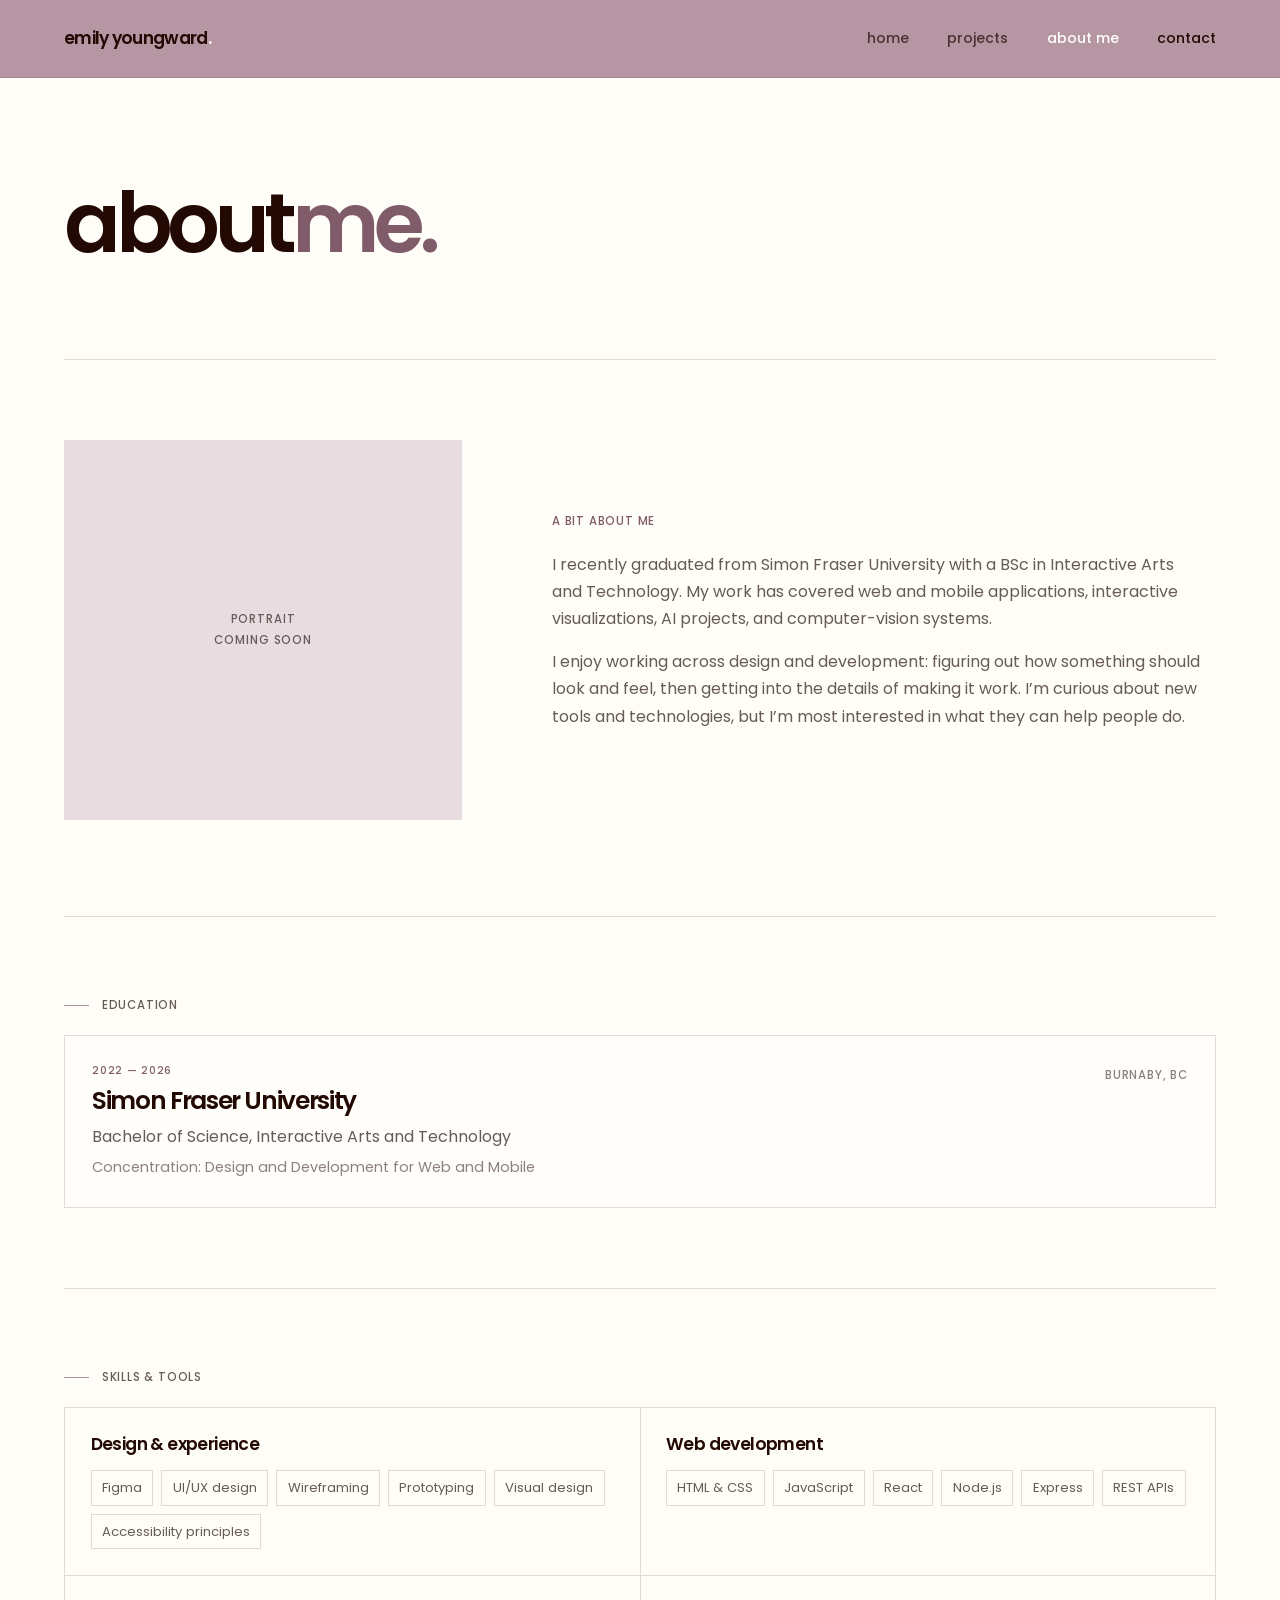
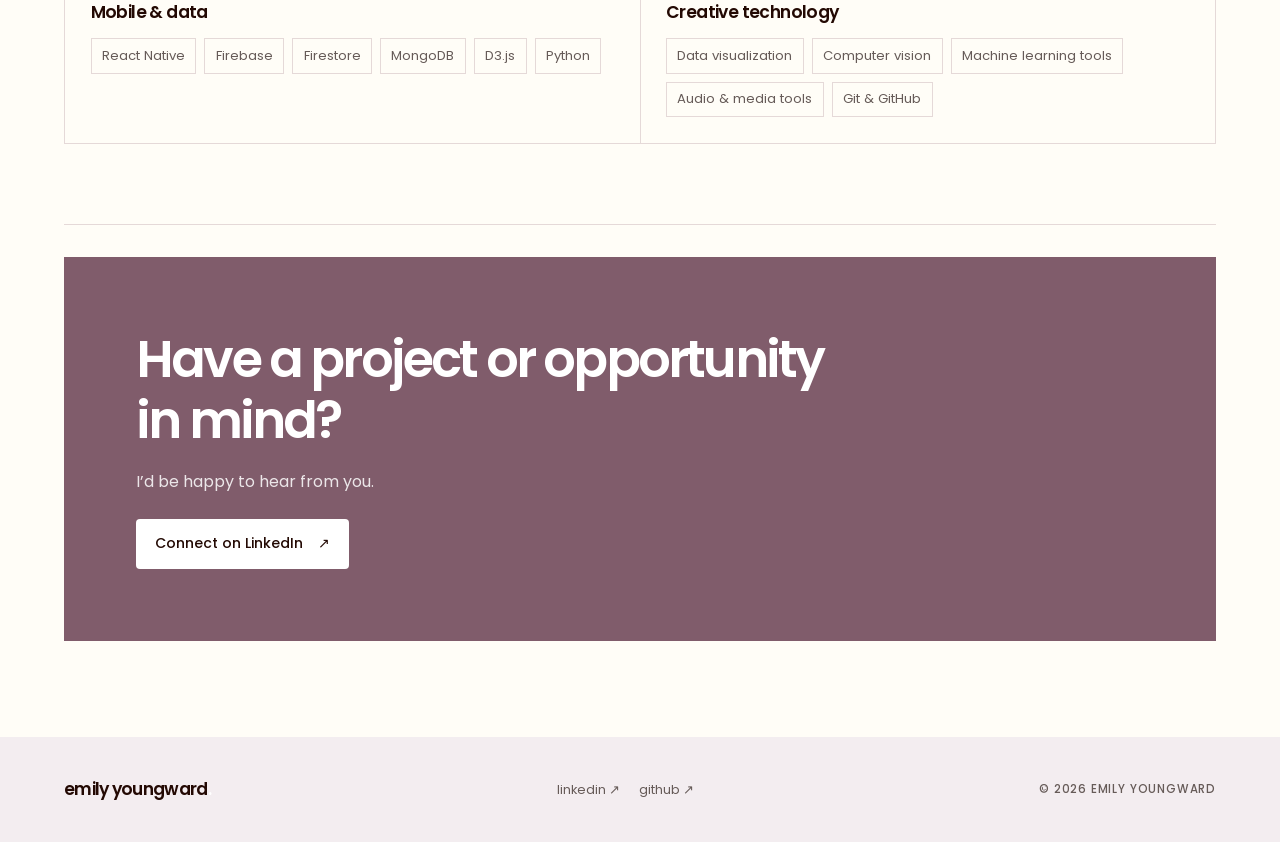
==== about.html @ 5379ad25 "layout improvements" ====
<!DOCTYPE html>
<html lang="en">
<head>
  <meta charset="UTF-8">
  <meta name="viewport" content="width=device-width, initial-scale=1.0">

  <title>About Me — Emily Youngward</title>

  <link rel="preconnect" href="https://fonts.googleapis.com">
  <link rel="preconnect" href="https://fonts.gstatic.com" crossorigin>
  <link href="https://fonts.googleapis.com/css2?family=Poppins:wght@400;500;600;700&display=swap" rel="stylesheet">

  <link rel="stylesheet" href="css/style.css">
  <script src="javascript/main.js" defer></script>
</head>

<body>
  <a class="skip-link" href="#main-content">Skip to content</a>

  <header class="site-header">
    <div class="header-inner">
      <a class="wordmark" href="index.html" aria-label="Emily Youngward home">
        emily youngward<span>.</span>
      </a>

      <button class="menu-toggle" type="button"
        aria-label="Open navigation"
        aria-expanded="false"
        aria-controls="primary-navigation">
        <span></span>
        <span></span>
      </button>

      <nav class="site-nav" id="primary-navigation" aria-label="Main navigation">
        <a class="nav-link" href="index.html">home</a>
        <a class="nav-link" href="work.html">projects</a>
        <a class="nav-link active" href="about.html" aria-current="page">about me</a>
        <a class="nav-contact" href="index.html#contact">contact</a>
      </nav>
    </div>
  </header>

  <main id="main-content">

      <section class="page-hero section-shell">

      <h1>about<span class="accent-text">me.</span></h1>


    </section>

    <section class="about-intro section-shell">
      <div class="about-photo-placeholder" role="img" aria-label="Portrait placeholder">
        <span>Portrait<br>coming soon</span>
      </div>

      <div class="about-intro-copy">
        <p class="eyebrow">A bit about me</p>

        <p>
          I recently graduated from Simon Fraser University with a BSc in
          Interactive Arts and Technology. My work has covered web and mobile
          applications, interactive visualizations, AI projects, and
          computer-vision systems.
        </p>

        <p>
          I enjoy working across design and development: figuring out how
          something should look and feel, then getting into the details of
          making it work. I’m curious about new tools and technologies, but
          I’m most interested in what they can help people do.
        </p>
      </div>
    </section>

    <section class="education-section section-shell">
      <div class="section-kicker">
        <span class="section-label">Education</span>
      </div>

      <div class="education-card">
        <div>
          <p class="project-type">2022 — 2026</p>
          <h2>Simon Fraser University</h2>
          <p class="education-degree">
            Bachelor of Science, Interactive Arts and Technology
          </p>
          <p class="education-detail">
            Concentration: Design and Development for Web and Mobile
          </p>
        </div>

        <span class="education-location">Burnaby, BC</span>
      </div>
    </section>

    <section class="skills-section section-shell">
      <div class="section-kicker">
        <span class="section-label">Skills & tools</span>
      </div>

      <div class="skills-grid">
        <article class="skill-group">
          <h3>Design & experience</h3>
          <ul>
            <li>Figma</li>
            <li>UI/UX design</li>
            <li>Wireframing</li>
            <li>Prototyping</li>
            <li>Visual design</li>
            <li>Accessibility principles</li>
          </ul>
        </article>

        <article class="skill-group">
          <h3>Web development</h3>
          <ul>
            <li>HTML & CSS</li>
            <li>JavaScript</li>
            <li>React</li>
            <li>Node.js</li>
            <li>Express</li>
            <li>REST APIs</li>
          </ul>
        </article>

        <article class="skill-group">
          <h3>Mobile & data</h3>
          <ul>
            <li>React Native</li>
            <li>Firebase</li>
            <li>Firestore</li>
            <li>MongoDB</li>
            <li>D3.js</li>
            <li>Python</li>
          </ul>
        </article>

        <article class="skill-group">
          <h3>Creative technology</h3>
          <ul>
            <li>Data visualization</li>
            <li>Computer vision</li>
            <li>Machine learning tools</li>
            <li>Audio & media tools</li>
            <li>Git & GitHub</li>
          </ul>
        </article>
      </div>
    </section>

 <section class="contact-section section-shell" id="contact">
      <div class="contact-panel">
        <h2>Have a project or opportunity in mind?</h2>
        <p>I’d be happy to hear from you.</p>
        <a class="button button-light"
           href="https://www.linkedin.com/in/emily-youngward-a0785a405"
           target="_blank"
           rel="noopener noreferrer">
          Connect on LinkedIn <span aria-hidden="true">↗</span>
        </a>
      </div>
    </section>
  </main>

  <footer class="site-footer">
    <div class="footer-inner">
      <a class="footer-wordmark" href="index.html">
        emily youngward<span>.</span>
      </a>

      <div class="footer-links">
        <a href="https://www.linkedin.com/in/emily-youngward-a0785a405"
           target="_blank" rel="noopener noreferrer">linkedin ↗</a>
        <a href="https://github.com/eyoung-15"
           target="_blank" rel="noopener noreferrer">github ↗</a>
      </div>

      <span class="footer-year">© 2026 Emily Youngward</span>
    </div>
  </footer>
</body>
</html>
---- css/style.css ----
:root {
  --color-background: #FFFDF7;
  --color-paper: #FFFFFF;
  --color-paper-alt: #F3EDF0;
  --color-ink: #230903;
  --color-muted: #665B58;
  --color-muted-light: #8D8180;
  --color-accent: #B592A0;
  --color-accent-dark: #805C6B;
  --color-accent-light: #E9DCE1;
  --color-line: #E5D9D8;
  --color-white: #FFFFFF;

  --font-body: "Poppins", sans-serif;

  --content-width: 1180px;
  --page-gutter: clamp(1.25rem, 5vw, 5rem);
  --header-height: 78px;

  --transition: 220ms ease;
  --shadow-soft: 0 12px 35px rgba(35, 9, 3, 0.07);
}

* {
  box-sizing: border-box;
}

html {
  scroll-behavior: smooth;
  scroll-padding-top: calc(var(--header-height) + 1rem);
}

body {
  margin: 0;
  background: var(--color-background);
  color: var(--color-ink);
  font-family: var(--font-body);
  font-size: 1rem;
  line-height: 1.7;
  -webkit-font-smoothing: antialiased;
}

a {
  color: inherit;
  text-decoration: none;
}

button {
  color: inherit;
  font: inherit;
}

img {
  display: block;
  max-width: 100%;
}

::selection {
  color: var(--color-ink);
  background: var(--color-accent-light);
}

.skip-link {
  position: absolute;
  z-index: 1000;
  top: 0.75rem;
  left: 0.75rem;
  padding: 0.65rem 1rem;
  transform: translateY(-150%);
  border-radius: 4px;
  background: var(--color-ink);
  color: var(--color-white);
}

.skip-link:focus {
  transform: translateY(0);
}

.section-shell {
  width: min(100% - (var(--page-gutter) * 2), var(--content-width));
  margin-inline: auto;
}

/* Header */

.site-header {
  position: sticky;
  z-index: 100;
  top: 0;
  height: var(--header-height);
  border-bottom: 1px solid rgba(35, 9, 3, 0.08);
  background: rgba(181, 146, 160, 0.96);
  backdrop-filter: blur(10px);
}

.header-inner {
  display: flex;
  width: min(100% - (var(--page-gutter) * 2), var(--content-width));
  height: 100%;
  margin-inline: auto;
  align-items: center;
  justify-content: space-between;
}

.wordmark,
.footer-wordmark {
  font-size: 1.08rem;
  font-weight: 600;
  letter-spacing: -0.04em;
}

.wordmark span,
.footer-wordmark span {
  color: var(--color-white);
}

.site-nav {
  display: flex;
  align-items: center;
  gap: clamp(1.2rem, 3vw, 2.5rem);
}

.nav-link,
.nav-contact {
  font-size: 0.88rem;
  font-weight: 500;
  transition: color var(--transition);
}

.nav-link {
  color: rgba(35, 9, 3, 0.72);
}

.nav-link:hover,
.nav-link.active,
.nav-contact:hover {
  color: var(--color-white);
}

.nav-contact:hover {
  border-color: var(--color-white);
}

.menu-toggle {
  display: none;
}

/* Typography */

.eyebrow,
.section-kicker,
.project-type,
.project-placeholder-label,
.capability-number,
.education-location,
.footer-year {
  font-size: 0.72rem;
  font-weight: 500;
  letter-spacing: 0.07em;
  line-height: 1.5;
  text-transform: uppercase;
}

.eyebrow {
  margin: 0 0 1.25rem;
  color: var(--color-accent-dark);
}

.section-kicker {
  display: flex;
  align-items: center;
  gap: 0.8rem;
  margin-bottom: 1.3rem;
  color: var(--color-muted-light);
}

.section-kicker::before {
  display: block;
  width: 25px;
  height: 1px;
  background: var(--color-accent);
  content: "";
}

.section-label {
  color: var(--color-muted);
}

h1,
h2,
h3,
p {
  margin-top: 0;
}

h1,
h2,
h3 {
  color: var(--color-ink);
  font-weight: 600;
  line-height: 1.2;
}

h1 {
  font-size: clamp(2.8rem, 6.5vw, 5.6rem);
  letter-spacing: -0.065em;
}

h2 {
  font-size: clamp(1.9rem, 4vw, 3.2rem);
  letter-spacing: -0.055em;
}

h3 {
  font-size: 1.2rem;
  letter-spacing: -0.035em;
}

.accent-text,
.hero-heading-accent {
  color: var(--color-accent-dark);
}

.hero-heading-accent {
  display: block;
}

/* Buttons and links */

.button {
  display: inline-flex;
  min-height: 47px;
  align-items: center;
  justify-content: center;
  gap: 0.9rem;
  padding: 0.75rem 1.15rem;
  border: 1px solid transparent;
  border-radius: 4px;
  font-size: 0.88rem;
  font-weight: 500;
  transition:
    background var(--transition),
    border-color var(--transition),
    color var(--transition),
    transform var(--transition);
}

.button:hover {
  transform: translateY(-2px);
}

.button-primary {
  background: var(--color-accent-dark);
  color: var(--color-white);
}

.button-primary:hover {
  background: var(--color-ink);
}

.button-light {
  background: var(--color-paper);
  color: var(--color-ink);
}

.button-light:hover {
  background: var(--color-accent-light);
}

.text-link {
  display: inline-flex;
  align-items: center;
  gap: 0.55rem;
  color: var(--color-ink);
  font-size: 0.9rem;
  font-weight: 500;
  transition: color var(--transition);
}

.text-link:hover {
  color: var(--color-accent-dark);
}

/* Home hero */

.hero {
  display: grid;
  min-height: min(690px, calc(100svh - var(--header-height)));
  grid-template-columns: minmax(0, 1.15fr) minmax(260px, 0.85fr);
  align-items: center;
  gap: clamp(2rem, 6vw, 6rem);
  padding-block: 5rem 5.5rem;
}

.hero-copy {
  position: relative;
  z-index: 1;
}

.hero h1 {
  max-width: 750px;
  margin-bottom: 1.5rem;
}

.hero-description {
  max-width: 560px;
  margin-bottom: 1.8rem;
  color: var(--color-muted);
  font-size: 1.02rem;
  line-height: 1.8;
}

.hero-actions {
  display: flex;
  flex-wrap: wrap;
  align-items: center;
  gap: 1.35rem;
}

.hero-art {
  position: relative;
  display: grid;
  width: min(100%, 410px);
  aspect-ratio: 1;
  place-items: center;
  justify-self: end;
  border-radius: 50%;
  background: var(--color-accent-light);
}

.hero-art::before,
.hero-art::after {
  position: absolute;
  border: 1px solid rgba(128, 92, 107, 0.25);
  border-radius: 50%;
  content: "";
}

.hero-art::before {
  width: 82%;
  height: 82%;
}

.hero-art::after {
  width: 64%;
  height: 64%;
}

.hero-art-circle {
  position: absolute;
  width: 46%;
  height: 46%;
  border: 1px solid rgba(128, 92, 107, 0.4);
  border-radius: 50%;
  transform: rotate(-25deg) scaleX(1.5);
}

.hero-art-inner {
  position: relative;
  z-index: 1;
  display: grid;
  width: 45%;
  aspect-ratio: 1;
  place-items: center;
  border-radius: 50%;
  background: var(--color-accent);
  color: var(--color-ink);
}

.hero-art-inner span {
  font-size: clamp(3rem, 7vw, 5.5rem);
  font-weight: 600;
  letter-spacing: -0.12em;
  transform: translateX(-0.06em);
}

.hero-art-caption {
  position: absolute;
  z-index: 2;
  bottom: 12%;
  left: 50%;
  color: var(--color-muted);
  font-size: 0.65rem;
  font-weight: 500;
  letter-spacing: 0.08em;
  text-transform: uppercase;
  white-space: nowrap;
  transform: translateX(-50%);
}

/* Introduction */

.intro-section {
  display: grid;
  grid-template-columns: 0.7fr 1.3fr;
  gap: 3rem;
  padding-block: 5rem 6rem;
  border-top: 1px solid var(--color-line);
}

.intro-content h2 {
  max-width: 800px;
  margin-bottom: 1.3rem;
}

.intro-content p {
  max-width: 680px;
  margin-bottom: 0;
  color: var(--color-muted);
  font-size: 1rem;
}

/* Featured projects */

.featured-work {
  padding-block: 5rem 6.5rem;
  border-top: 1px solid var(--color-line);
}

.section-heading {
  display: flex;
  align-items: end;
  justify-content: space-between;
  gap: 2rem;
  margin-bottom: 2.3rem;
}

.section-heading h2 {
  max-width: 700px;
  margin-bottom: 0;
}

.section-heading-link {
  flex: 0 0 auto;
  margin-bottom: 0.35rem;
}

.project-grid {
  display: grid;
  grid-template-columns: repeat(2, minmax(0, 1fr));
  gap: 2.4rem 1.5rem;
}

.project-card-large {
  grid-column: 1 / -1;
}

.project-visual {
  position: relative;
  display: flex;
  min-height: 270px;
  align-items: center;
  justify-content: center;
  overflow: hidden;
  isolation: isolate;
  transition: filter var(--transition);
}

.project-card-large .project-visual {
  min-height: clamp(320px, 40vw, 470px);
}

.project-visual:hover {
  filter: saturate(1.08);
}

.project-visual-mauve {
  background: #DCCBD1;
}

.project-visual-cream {
  background: #F0E8DF;
}

.project-visual-rose {
  background: #E8D9DE;
}

.project-placeholder-label {
  position: absolute;
  right: 1rem;
  bottom: 1rem;
  z-index: 3;
  color: rgba(35, 9, 3, 0.62);
  font-size: 0.62rem;
}

.placeholder-window,
.placeholder-browser {
  position: relative;
  display: block;
  width: 57%;
  min-height: 185px;
  overflow: hidden;
  border: 1px solid rgba(35, 9, 3, 0.14);
  border-radius: 5px;
  background: rgba(255, 253, 247, 0.8);
  box-shadow: var(--shadow-soft);
  transform: rotate(-3deg);
}

.placeholder-window-large {
  width: 65%;
  min-height: 250px;
}

.placeholder-window-bar {
  display: block;
  height: 22px;
  border-bottom: 1px solid rgba(35, 9, 3, 0.1);
  background: rgba(181, 146, 160, 0.35);
}

.placeholder-window-line {
  display: block;
  width: 62%;
  height: 7px;
  margin: 22px 0 0 10%;
  border-radius: 5px;
  background: rgba(128, 92, 107, 0.3);
}

.placeholder-window-line.short {
  width: 38%;
  margin-top: 10px;
}

.placeholder-window-block {
  display: block;
  width: 80%;
  height: 85px;
  margin: 22px auto 0;
  border-radius: 3px;
  background: rgba(181, 146, 160, 0.35);
}

.placeholder-browser {
  width: 70%;
  min-height: 190px;
  transform: rotate(2deg);
}

.placeholder-browser-content {
  display: grid;
  min-height: 168px;
  grid-template-columns: 0.32fr 0.68fr;
  gap: 9px;
  padding: 12px;
}

.placeholder-browser-sidebar {
  background: rgba(181, 146, 160, 0.4);
}

.placeholder-browser-main {
  background: rgba(128, 92, 107, 0.13);
}

.placeholder-art {
  position: relative;
  width: 65%;
  height: 190px;
}

.placeholder-art-circle {
  position: absolute;
  top: 5%;
  left: 15%;
  width: 150px;
  height: 150px;
  border-radius: 50%;
  background: rgba(181, 146, 160, 0.75);
}

.placeholder-art-square {
  position: absolute;
  top: 28%;
  right: 12%;
  width: 105px;
  height: 105px;
  border: 1px solid rgba(35, 9, 3, 0.25);
  background: rgba(255, 253, 247, 0.55);
  transform: rotate(12deg);
}

.placeholder-art-line {
  position: absolute;
  bottom: 7%;
  left: 2%;
  width: 85%;
  height: 1px;
  background: rgba(35, 9, 3, 0.3);
  transform: rotate(-12deg);
}

.project-info {
  display: flex;
  align-items: flex-start;
  justify-content: space-between;
  gap: 1rem;
  padding-top: 1.15rem;
}

.project-type {
  margin-bottom: 0.45rem;
  color: var(--color-accent-dark);
  font-size: 0.65rem;
}

.project-info h3 {
  margin-bottom: 0.4rem;
}

.project-summary {
  max-width: 540px;
  margin-bottom: 0;
  color: var(--color-muted);
  font-size: 0.92rem;
}

.project-arrow {
  color: var(--color-accent-dark);
  font-size: 1.25rem;
}

/* Capabilities */

.capabilities-section {
  padding-block: 5rem 6rem;
  border-top: 1px solid var(--color-line);
}

.capabilities-layout {
  display: grid;
  grid-template-columns: 0.85fr 1.15fr;
  gap: clamp(2rem, 8vw, 8rem);
}

.capabilities-layout h2 {
  margin-bottom: 0;
}

.capability-list {
  border-top: 1px solid var(--color-line);
}

.capability {
  display: grid;
  grid-template-columns: 40px 1fr;
  gap: 1rem;
  padding: 1.4rem 0;
  border-bottom: 1px solid var(--color-line);
}

.capability-number {
  padding-top: 0.25rem;
  color: var(--color-accent-dark);
}

.capability h3 {
  margin-bottom: 0.4rem;
  font-size: 1.08rem;
}

.capability p {
  max-width: 500px;
  margin-bottom: 0;
  color: var(--color-muted);
  font-size: 0.92rem;
}

/* Contact */

.contact-section,
.about-contact {
  padding-block: 2rem 6rem;
}

.contact-panel {
  padding: clamp(2rem, 6vw, 4.5rem);
  background: var(--color-accent-dark);
  color: var(--color-white);
}

.contact-panel .eyebrow,
.contact-panel h2,
.contact-panel p {
  color: var(--color-white);
}

.contact-panel .eyebrow {
  opacity: 0.85;
}

.contact-panel h2 {
  max-width: 700px;
  margin-bottom: 1rem;
}

.contact-panel p:not(.eyebrow) {
  margin-bottom: 1.5rem;
  opacity: 0.85;
}

/* Page headings */

.page-hero {
  padding-block: 6rem 4rem;
  border-bottom: 1px solid var(--color-line);
}

.page-hero h1 {
  max-width: 1000px;
  margin-bottom: 1.3rem;
}

.page-hero-description {
  max-width: 680px;
  margin-bottom: 0;
  color: var(--color-muted);
  font-size: 1rem;
}

.about-page-hero {
  padding-bottom: 3.8rem;
}

/* Work page */

.work-list {
  padding-block: 1rem 5rem;
}

.case-study {
  display: grid;
  grid-template-columns: minmax(0, 1.05fr) minmax(0, 0.95fr);
  gap: clamp(2rem, 6vw, 5rem);
  align-items: center;
  padding-block: 3.5rem;
  border-bottom: 1px solid var(--color-line);
}

.case-study:nth-child(even) .case-study-visual {
  order: 2;
}

.case-study-visual {
  position: relative;
  display: grid;
  min-height: 350px;
  place-items: center;
  overflow: hidden;
}

.case-study-content h2 {
  margin-bottom: 1rem;
  font-size: clamp(1.9rem, 3.5vw, 2.8rem);
}

.case-study-content > p {
  color: var(--color-muted);
}

.case-study-heading .project-type {
  margin-bottom: 0.65rem;
}

.tag-list {
  display: flex;
  flex-wrap: wrap;
  gap: 0.5rem;
  margin-block: 1.2rem;
}

.tag-list span {
  padding: 0.35rem 0.65rem;
  border: 1px solid var(--color-line);
  border-radius: 3px;
  color: var(--color-muted);
  font-size: 0.72rem;
}

.case-study-note {
  margin-bottom: 0;
  color: var(--color-accent-dark) !important;
  font-size: 0.85rem;
}

/* About page */

.about-intro {
  display: grid;
  grid-template-columns: minmax(250px, 0.75fr) minmax(0, 1.25fr);
  align-items: center;
  gap: clamp(2rem, 7vw, 6rem);
  padding-block: 5rem 6rem;
  border-bottom: 1px solid var(--color-line);
}

.about-photo-placeholder {
  display: grid;
  min-height: 380px;
  place-items: center;
  background: var(--color-accent-light);
  color: var(--color-muted);
  text-align: center;
  font-size: 0.72rem;
  font-weight: 500;
  letter-spacing: 0.08em;
  line-height: 1.8;
  text-transform: uppercase;
}

.about-intro-copy p:not(.eyebrow) {
  max-width: 650px;
  color: var(--color-muted);
}

.education-section,
.skills-section {
  padding-block: 5rem;
  border-bottom: 1px solid var(--color-line);
}

.education-card {
  display: flex;
  align-items: flex-start;
  justify-content: space-between;
  gap: 2rem;
  padding: 1.7rem;
  border: 1px solid var(--color-line);
  background: rgba(255, 255, 255, 0.55);
}

.education-card h2 {
  margin-bottom: 0.45rem;
  font-size: 1.55rem;
}

.education-degree {
  margin-bottom: 0.35rem;
  color: var(--color-muted);
}

.education-detail {
  margin-bottom: 0;
  color: var(--color-muted-light);
  font-size: 0.9rem;
}

.education-location {
  flex: 0 0 auto;
  padding-top: 0.25rem;
  color: var(--color-muted-light);
}

.skills-grid {
  display: grid;
  grid-template-columns: repeat(2, minmax(0, 1fr));
  gap: 1px;
  border: 1px solid var(--color-line);
  background: var(--color-line);
}

.skill-group {
  padding: 1.6rem;
  background: var(--color-background);
}

.skill-group h3 {
  margin-bottom: 1rem;
  font-size: 1.08rem;
}

.skill-group ul {
  display: flex;
  flex-wrap: wrap;
  gap: 0.5rem;
  margin: 0;
  padding: 0;
  list-style: none;
}

.skill-group li {
  padding: 0.35rem 0.65rem;
  border: 1px solid var(--color-line);
  color: var(--color-muted);
  font-size: 0.82rem;
}

/* Footer */

.site-footer {
  background: var(--color-paper-alt);
}

.footer-inner {
  display: flex;
  width: min(100% - (var(--page-gutter) * 2), var(--content-width));
  min-height: 105px;
  align-items: center;
  justify-content: space-between;
  gap: 2rem;
  margin-inline: auto;
}

.footer-links {
  display: flex;
  gap: 1.2rem;
}

.footer-links a,
.footer-year {
  color: var(--color-muted);
  font-size: 0.8rem;
}

.footer-links a:hover {
  color: var(--color-accent-dark);
}

.footer-year {
  font-size: 0.72rem;
}

/* Subtle reveal animation */

.reveal {
  opacity: 0;
  transform: translateY(12px);
  transition:
    opacity 450ms ease,
    transform 450ms ease;
}

.reveal.visible {
  opacity: 1;
  transform: translateY(0);
}

/* Responsive */

@media (max-width: 850px) {
  :root {
    --header-height: 72px;
  }

  .hero {
    min-height: auto;
    grid-template-columns: 1fr 0.7fr;
    gap: 2rem;
    padding-block: 4.5rem;
  }

  .hero-art {
    width: 100%;
  }

  .intro-section {
    grid-template-columns: 1fr;
    gap: 1rem;
  }

  .capabilities-layout {
    grid-template-columns: 1fr;
    gap: 2rem;
  }

  .case-study {
    grid-template-columns: 1fr;
    gap: 1.8rem;
  }

  .case-study:nth-child(even) .case-study-visual {
    order: initial;
  }

  .case-study-visual {
    min-height: 320px;
  }

  .footer-inner {
    flex-wrap: wrap;
    justify-content: space-between;
    padding-block: 1.5rem;
  }
}

@media (max-width: 640px) {
  .menu-toggle {
    display: flex;
    width: 42px;
    height: 42px;
    flex-direction: column;
    align-items: center;
    justify-content: center;
    gap: 6px;
    border: 1px solid rgba(35, 9, 3, 0.35);
    border-radius: 4px;
    background: transparent;
    cursor: pointer;
  }

  .menu-toggle span {
    display: block;
    width: 17px;
    height: 1px;
    background: var(--color-ink);
    transition: transform var(--transition);
  }

  .menu-toggle[aria-expanded="true"] span:first-child {
    transform: translateY(3.5px) rotate(45deg);
  }

  .menu-toggle[aria-expanded="true"] span:last-child {
    transform: translateY(-3.5px) rotate(-45deg);
  }

  .site-nav {
    position: absolute;
    top: var(--header-height);
    right: 0;
    left: 0;
    display: none;
    align-items: stretch;
    gap: 0;
    padding: 0.75rem var(--page-gutter) 1.25rem;
    border-bottom: 1px solid var(--color-line);
    background: var(--color-background);
  }

  .site-nav.open {
    display: flex;
    flex-direction: column;
  }

  .nav-link,
  .nav-contact {
    padding: 0.85rem 0;
  }

  .nav-contact {
    align-self: flex-start;
    margin-top: 0.5rem;
    padding: 0.6rem 0.9rem;
  }

  .hero {
    grid-template-columns: 1fr;
    gap: 2.5rem;
    padding-block: 4rem;
  }

  .hero h1 {
    font-size: clamp(2.8rem, 13vw, 4.5rem);
  }

  .hero-art {
    width: min(78%, 320px);
    justify-self: center;
  }

  .hero-art-inner span {
    font-size: 4rem;
  }

  .intro-section,
  .featured-work,
  .capabilities-section {
    padding-block: 4rem;
  }

  .section-heading {
    display: block;
  }

  .section-heading-link {
    margin-top: 1.2rem;
  }

  .project-grid {
    grid-template-columns: 1fr;
    gap: 2rem;
  }

  .project-card-large {
    grid-column: auto;
  }

  .project-visual,
  .project-card-large .project-visual {
    min-height: 280px;
  }

  .page-hero {
    padding-block: 4rem 3rem;
  }

  .page-hero h1 {
    font-size: clamp(2.7rem, 12vw, 4rem);
  }

  .about-intro {
    grid-template-columns: 1fr;
    padding-block: 3.5rem;
  }

  .about-photo-placeholder {
    min-height: 290px;
  }

  .education-card {
    flex-direction: column;
    gap: 1rem;
    padding: 1.25rem;
  }

  .skills-grid {
    grid-template-columns: 1fr;
  }

  .skill-group {
    padding: 1.3rem;
  }

  .work-contact-inner {
    align-items: flex-start;
    flex-direction: column;
  }

  .contact-section,
  .about-contact {
    padding-bottom: 4rem;
  }

  .contact-panel {
    padding: 2rem 1.4rem;
  }

  .footer-inner {
    display: grid;
    grid-template-columns: 1fr auto;
    gap: 1rem;
  }

  .footer-links {
    grid-column: 1 / -1;
    grid-row: 2;
  }

  .footer-year {
    justify-self: end;
  }
}

@media (prefers-reduced-motion: reduce) {
  html {
    scroll-behavior: auto;
  }

  *,
  *::before,
  *::after {
    animation-duration: 0.01ms !important;
    animation-iteration-count: 1 !important;
    transition-duration: 0.01ms !important;
  }

  .reveal {
    opacity: 1;
    transform: none;
  }
}
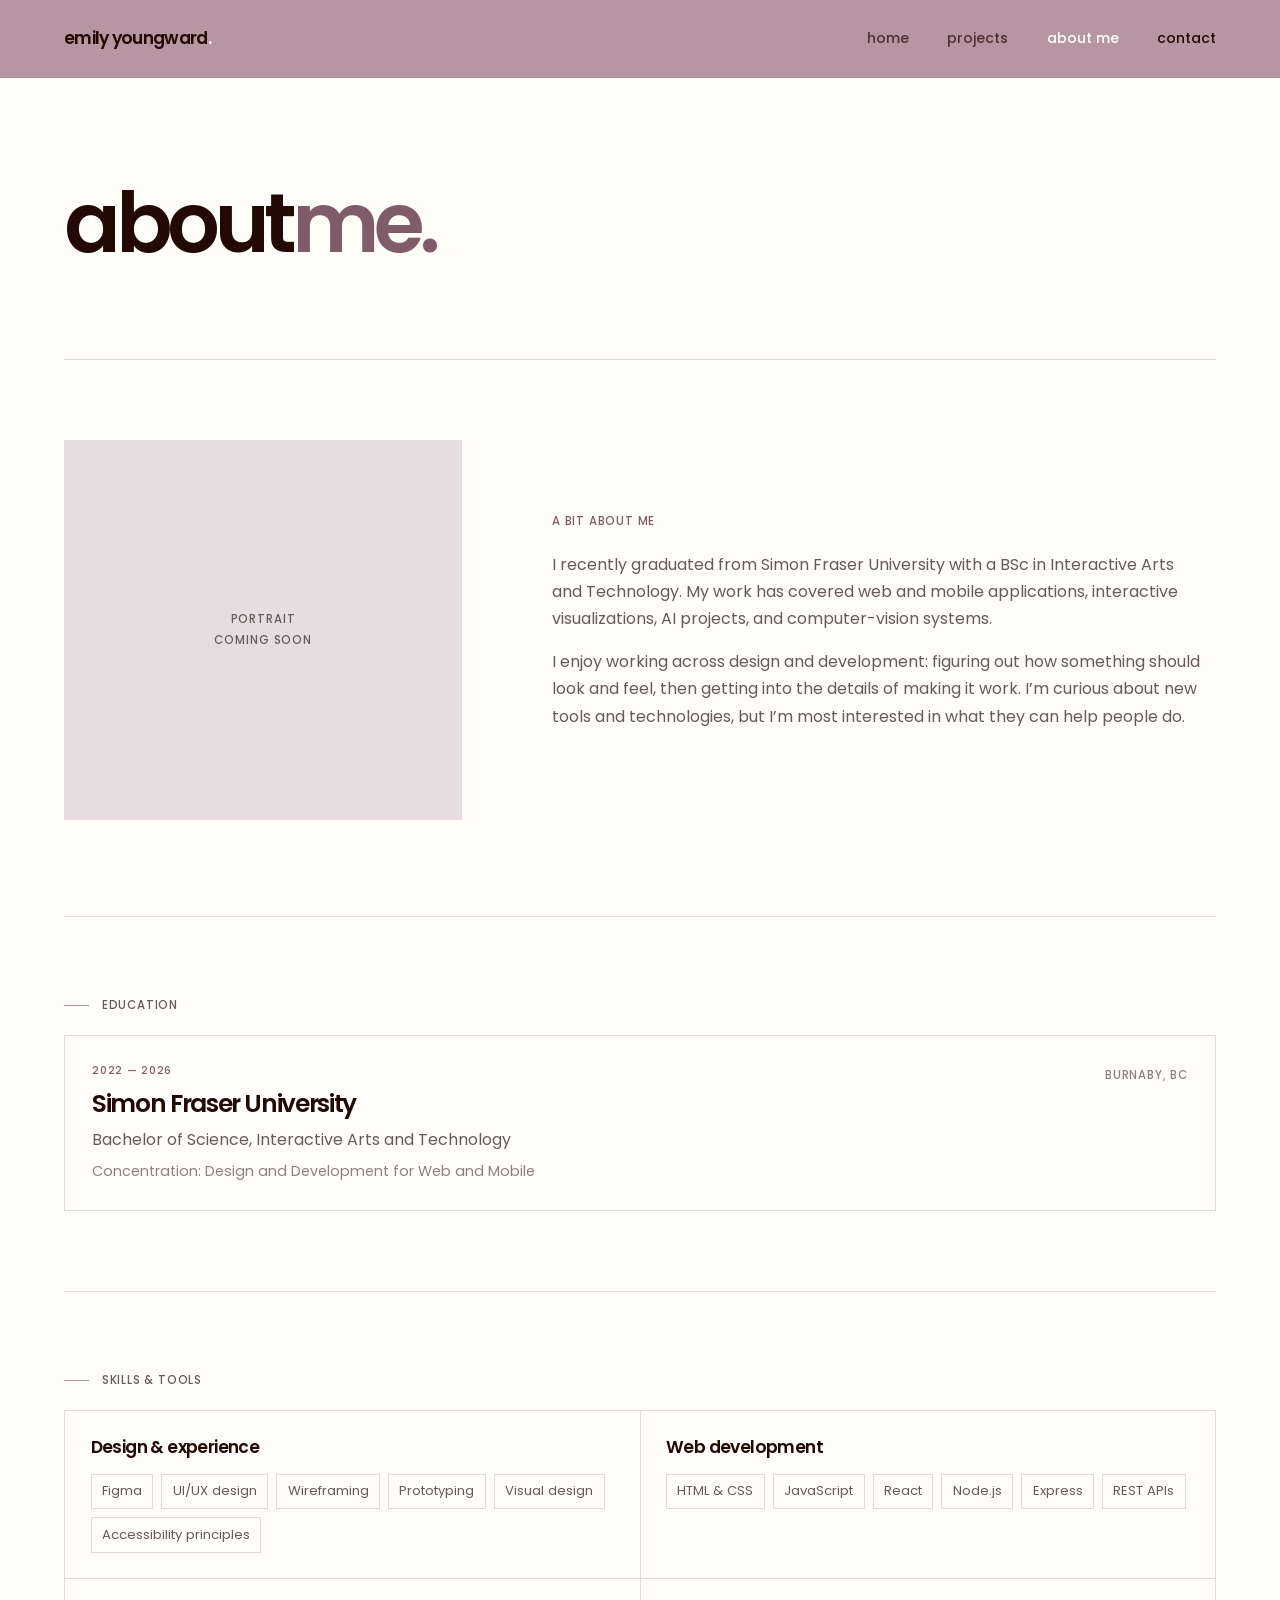
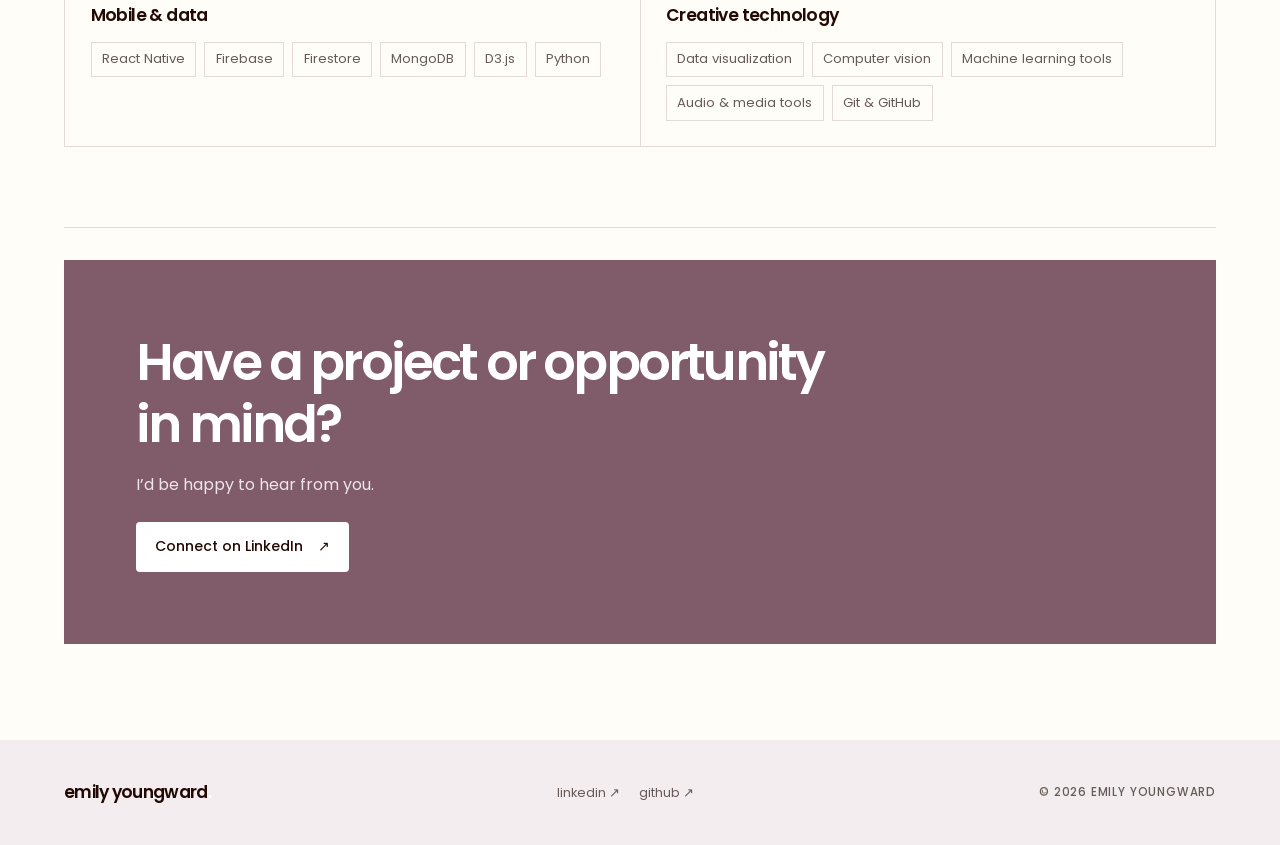
==== commit 65734936: "quick edits" ====
--- a/about.html
+++ b/about.html
@@ -1,28 +1,37 @@
 <!DOCTYPE html>
 <html lang="en">
 <head>
+  <!-- Sets the character encoding and responsive viewport. -->
   <meta charset="UTF-8">
   <meta name="viewport" content="width=device-width, initial-scale=1.0">
 
+  <!-- Browser tab title. -->
   <title>About Me — Emily Youngward</title>
 
+  <!-- Loads the Poppins font used throughout the portfolio. -->
   <link rel="preconnect" href="https://fonts.googleapis.com">
   <link rel="preconnect" href="https://fonts.gstatic.com" crossorigin>
   <link href="https://fonts.googleapis.com/css2?family=Poppins:wght@400;500;600;700&display=swap" rel="stylesheet">
 
+  <!-- Shared CSS and JavaScript files. -->
   <link rel="stylesheet" href="css/style.css">
   <script src="javascript/main.js" defer></script>
 </head>
 
 <body>
+  <!-- Keyboard-accessible shortcut to the main content. -->
   <a class="skip-link" href="#main-content">Skip to content</a>
 
+  <!-- Shared website header. -->
   <header class="site-header">
     <div class="header-inner">
+
+      <!-- Wordmark links to the home page. -->
       <a class="wordmark" href="index.html" aria-label="Emily Youngward home">
         emily youngward<span>.</span>
       </a>
 
+      <!-- Button used to open and close mobile navigation. -->
       <button class="menu-toggle" type="button"
         aria-label="Open navigation"
         aria-expanded="false"
@@ -31,6 +40,7 @@
         <span></span>
       </button>
 
+      <!-- Main navigation with the About page marked as active. -->
       <nav class="site-nav" id="primary-navigation" aria-label="Main navigation">
         <a class="nav-link" href="index.html">home</a>
         <a class="nav-link" href="work.html">projects</a>
@@ -42,18 +52,20 @@
 
   <main id="main-content">
 
-      <section class="page-hero section-shell">
-
+    <!-- Page title. -->
+    <section class="page-hero section-shell">
       <h1>about<span class="accent-text">me.</span></h1>
-
-
-    </section>
-
+    </section>
+
+    <!-- Biography section with a portrait placeholder and introduction. -->
     <section class="about-intro section-shell">
+
+      <!-- Temporary portrait area. role and aria-label provide accessible text. -->
       <div class="about-photo-placeholder" role="img" aria-label="Portrait placeholder">
         <span>Portrait<br>coming soon</span>
       </div>
 
+      <!-- Biography text. -->
       <div class="about-intro-copy">
         <p class="eyebrow">A bit about me</p>
 
@@ -73,6 +85,7 @@
       </div>
     </section>
 
+    <!-- Education information. -->
     <section class="education-section section-shell">
       <div class="section-kicker">
         <span class="section-label">Education</span>
@@ -94,12 +107,15 @@
       </div>
     </section>
 
+    <!-- Skills are grouped by area to make the information easier to scan. -->
     <section class="skills-section section-shell">
       <div class="section-kicker">
         <span class="section-label">Skills & tools</span>
       </div>
 
       <div class="skills-grid">
+
+        <!-- Design and user experience skills. -->
         <article class="skill-group">
           <h3>Design & experience</h3>
           <ul>
@@ -112,6 +128,7 @@
           </ul>
         </article>
 
+        <!-- Front-end and back-end web development skills. -->
         <article class="skill-group">
           <h3>Web development</h3>
           <ul>
@@ -124,6 +141,7 @@
           </ul>
         </article>
 
+        <!-- Mobile development, databases, and programming languages. -->
         <article class="skill-group">
           <h3>Mobile & data</h3>
           <ul>
@@ -136,6 +154,7 @@
           </ul>
         </article>
 
+        <!-- Creative and technical tools. -->
         <article class="skill-group">
           <h3>Creative technology</h3>
           <ul>
@@ -149,10 +168,12 @@
       </div>
     </section>
 
- <section class="contact-section section-shell" id="contact">
+    <!-- Contact panel. Links to the LinkedIn profile in a new tab. -->
+    <section class="contact-section section-shell" id="contact">
       <div class="contact-panel">
         <h2>Have a project or opportunity in mind?</h2>
         <p>I’d be happy to hear from you.</p>
+
         <a class="button button-light"
            href="https://www.linkedin.com/in/emily-youngward-a0785a405"
            target="_blank"
@@ -163,6 +184,7 @@
     </section>
   </main>
 
+  <!-- Shared footer. -->
   <footer class="site-footer">
     <div class="footer-inner">
       <a class="footer-wordmark" href="index.html">
--- a/css/style.css
+++ b/css/style.css
@@ -1,3 +1,27 @@
+/*
+  Emily Youngward - Portfolio Stylesheet
+
+  This stylesheet controls the appearance and layout of all three
+  portfolio pages: Home, Projects, and About.
+
+  The styles are organized into sections for easier maintenance.
+  Shared styles are defined first, followed by page-specific styles
+  and responsive adjustments.
+*/
+
+
+
+
+/* 
+   1. CSS VARIABLES
+
+   CSS custom properties store reusable values.
+
+   Using variables for colours, fonts, spacing, and transitions
+   makes it easier to maintain a consistent design across pages.
+
+   Variables are accessed using var(--variable-name).
+*/
 :root {
   --color-background: #FFFDF7;
   --color-paper: #FFFFFF;
@@ -21,6 +45,16 @@
   --shadow-soft: 0 12px 35px rgba(35, 9, 3, 0.07);
 }
 
+
+
+/* 
+   2. GLOBAL STYLES
+
+   These rules establish the default appearance of HTML elements.
+
+   The universal selector applies box-sizing to every element,
+   making width and height calculations more predictable.
+*/
 * {
   box-sizing: border-box;
 }
@@ -76,13 +110,33 @@
   transform: translateY(0);
 }
 
+
+/*
+  Shared content container.
+
+  The min() function prevents the container from exceeding
+  the maximum content width while maintaining responsive
+  spacing on smaller screens.
+
+  margin-inline: auto centres the container horizontally.
+*/
 .section-shell {
   width: min(100% - (var(--page-gutter) * 2), var(--content-width));
   margin-inline: auto;
 }
 
-/* Header */
-
+
+
+/*
+   3. HEADER AND NAVIGATION
+
+   The header is shared across all pages.
+
+   position: sticky keeps it at the top of the viewport
+   while scrolling, without removing it from the document flow.
+
+   z-index ensures the header appears above page content.
+*/
 .site-header {
   position: sticky;
   z-index: 100;
@@ -114,6 +168,14 @@
   color: var(--color-white);
 }
 
+
+/*
+  Desktop navigation uses Flexbox to arrange the links horizontally.
+
+  The gap property controls the spacing between navigation items.
+  clamp() allows the spacing to adjust between a minimum and maximum
+  value depending on the viewport width.
+*/
 .site-nav {
   display: flex;
   align-items: center;
@@ -145,8 +207,19 @@
   display: none;
 }
 
-/* Typography */
-
+
+
+
+/*
+   4. TYPOGRAPHY
+
+   Shared text styles establish the visual hierarchy.
+
+   clamp() creates fluid font sizes that adjust with viewport width
+   while respecting minimum and maximum sizes.
+
+   Letter-spacing is used to adjust the spacing between characters.
+*/
 .eyebrow,
 .section-kicker,
 .project-type,
@@ -216,17 +289,22 @@
   letter-spacing: -0.035em;
 }
 
-.accent-text,
-.hero-heading-accent {
+.accent-text {
   color: var(--color-accent-dark);
 }
 
-.hero-heading-accent {
-  display: block;
-}
-
-/* Buttons and links */
-
+
+
+/* 
+   5. BUTTONS AND LINKS
+
+   These styles are reused across the website.
+
+   Inline-flex allows button text and decorative arrows to sit
+   together while supporting alignment and spacing.
+
+   Transitions create subtle hover effects.
+*/
 .button {
   display: inline-flex;
   min-height: 47px;
@@ -282,24 +360,9 @@
 }
 
 /* Home hero */
-
-.hero {
-  display: grid;
-  min-height: min(690px, calc(100svh - var(--header-height)));
-  grid-template-columns: minmax(0, 1.15fr) minmax(260px, 0.85fr);
-  align-items: center;
-  gap: clamp(2rem, 6vw, 6rem);
-  padding-block: 5rem 5.5rem;
-}
-
 .hero-copy {
   position: relative;
   z-index: 1;
-}
-
-.hero h1 {
-  max-width: 750px;
-  margin-bottom: 1.5rem;
 }
 
 .hero-description {
@@ -317,87 +380,7 @@
   gap: 1.35rem;
 }
 
-.hero-art {
-  position: relative;
-  display: grid;
-  width: min(100%, 410px);
-  aspect-ratio: 1;
-  place-items: center;
-  justify-self: end;
-  border-radius: 50%;
-  background: var(--color-accent-light);
-}
-
-.hero-art::before,
-.hero-art::after {
-  position: absolute;
-  border: 1px solid rgba(128, 92, 107, 0.25);
-  border-radius: 50%;
-  content: "";
-}
-
-.hero-art::before {
-  width: 82%;
-  height: 82%;
-}
-
-.hero-art::after {
-  width: 64%;
-  height: 64%;
-}
-
-.hero-art-circle {
-  position: absolute;
-  width: 46%;
-  height: 46%;
-  border: 1px solid rgba(128, 92, 107, 0.4);
-  border-radius: 50%;
-  transform: rotate(-25deg) scaleX(1.5);
-}
-
-.hero-art-inner {
-  position: relative;
-  z-index: 1;
-  display: grid;
-  width: 45%;
-  aspect-ratio: 1;
-  place-items: center;
-  border-radius: 50%;
-  background: var(--color-accent);
-  color: var(--color-ink);
-}
-
-.hero-art-inner span {
-  font-size: clamp(3rem, 7vw, 5.5rem);
-  font-weight: 600;
-  letter-spacing: -0.12em;
-  transform: translateX(-0.06em);
-}
-
-.hero-art-caption {
-  position: absolute;
-  z-index: 2;
-  bottom: 12%;
-  left: 50%;
-  color: var(--color-muted);
-  font-size: 0.65rem;
-  font-weight: 500;
-  letter-spacing: 0.08em;
-  text-transform: uppercase;
-  white-space: nowrap;
-  transform: translateX(-50%);
-}
-
 /* Introduction */
-
-.intro-section {
-  display: grid;
-  grid-template-columns: 0.7fr 1.3fr;
-  gap: 3rem;
-  padding-block: 5rem 6rem;
-  border-top: 1px solid var(--color-line);
-}
-
 .intro-content h2 {
   max-width: 800px;
   margin-bottom: 1.3rem;
@@ -411,7 +394,6 @@
 }
 
 /* Featured projects */
-
 .featured-work {
   padding-block: 5rem 6.5rem;
   border-top: 1px solid var(--color-line);
@@ -625,6 +607,14 @@
 
 /* Capabilities */
 
+/*
+  The capabilities section uses CSS Grid to separate the heading
+  from the list of interests.
+
+  Grid columns control the relative width of each area.
+  The gap property creates space between the columns.
+*/
+
 .capabilities-section {
   padding-block: 5rem 6rem;
   border-top: 1px solid var(--color-line);
@@ -670,9 +660,7 @@
 }
 
 /* Contact */
-
-.contact-section,
-.about-contact {
+.contact-section{
   padding-block: 2rem 6rem;
 }
 
@@ -703,7 +691,6 @@
 }
 
 /* Page headings */
-
 .page-hero {
   padding-block: 6rem 4rem;
   border-bottom: 1px solid var(--color-line);
@@ -726,7 +713,6 @@
 }
 
 /* Work page */
-
 .work-list {
   padding-block: 1rem 5rem;
 }
@@ -740,6 +726,17 @@
   border-bottom: 1px solid var(--color-line);
 }
 
+
+
+/*
+  Alternating project layout.
+
+  nth-child(even) selects every second case study.
+  Changing the visual's order creates an alternating image/text
+  arrangement on wider screens.
+
+  The responsive stylesheet resets this order on smaller screens.
+*/
 .case-study:nth-child(even) .case-study-visual {
   order: 2;
 }
@@ -761,7 +758,7 @@
   color: var(--color-muted);
 }
 
-.case-study-heading .project-type {
+.project-type {
   margin-bottom: 0.65rem;
 }
 
@@ -787,7 +784,6 @@
 }
 
 /* About page */
-
 .about-intro {
   display: grid;
   grid-template-columns: minmax(250px, 0.75fr) minmax(0, 1.25fr);
@@ -889,7 +885,6 @@
 }
 
 /* Footer */
-
 .site-footer {
   background: var(--color-paper-alt);
 }
@@ -923,8 +918,19 @@
   font-size: 0.72rem;
 }
 
-/* Subtle reveal animation */
-
+
+
+/* 
+   SCROLL REVEAL ANIMATION
+
+
+  JavaScript adds the "reveal" class to selected elements
+  and adds "visible" when they enter the viewport.
+
+  Elements begin slightly transparent and shifted downward.
+
+   CSS transitions animate the change in opacity and position.
+*/
 .reveal {
   opacity: 0;
   transform: translateY(12px);
@@ -938,27 +944,25 @@
   transform: translateY(0);
 }
 
-/* Responsive */
-
+
+
+/* Responsiveness */
+
+
+
+/* 
+   RESPONSIVE LAYOUT — TABLET
+
+
+   These rules adjust the layout when the viewport is 850px
+   wide or narrower.
+
+   Grid layouts become simpler, spacing is reduced, and
+   elements are rearranged to fit smaller screens.
+*/
 @media (max-width: 850px) {
   :root {
     --header-height: 72px;
-  }
-
-  .hero {
-    min-height: auto;
-    grid-template-columns: 1fr 0.7fr;
-    gap: 2rem;
-    padding-block: 4.5rem;
-  }
-
-  .hero-art {
-    width: 100%;
-  }
-
-  .intro-section {
-    grid-template-columns: 1fr;
-    gap: 1rem;
   }
 
   .capabilities-layout {
@@ -986,6 +990,15 @@
   }
 }
 
+/* 
+   RESPONSIVE LAYOUT — MOBILE
+
+   These rules apply at 640px and below.
+
+   The desktop navigation is replaced with a collapsible menu.
+   Multi-column layouts become single-column layouts.
+   Spacing and typography are adjusted for smaller screens.
+*/
 @media (max-width: 640px) {
   .menu-toggle {
     display: flex;
@@ -1040,32 +1053,6 @@
     padding: 0.85rem 0;
   }
 
-  .nav-contact {
-    align-self: flex-start;
-    margin-top: 0.5rem;
-    padding: 0.6rem 0.9rem;
-  }
-
-  .hero {
-    grid-template-columns: 1fr;
-    gap: 2.5rem;
-    padding-block: 4rem;
-  }
-
-  .hero h1 {
-    font-size: clamp(2.8rem, 13vw, 4.5rem);
-  }
-
-  .hero-art {
-    width: min(78%, 320px);
-    justify-self: center;
-  }
-
-  .hero-art-inner span {
-    font-size: 4rem;
-  }
-
-  .intro-section,
   .featured-work,
   .capabilities-section {
     padding-block: 4rem;
@@ -1124,13 +1111,7 @@
     padding: 1.3rem;
   }
 
-  .work-contact-inner {
-    align-items: flex-start;
-    flex-direction: column;
-  }
-
-  .contact-section,
-  .about-contact {
+  .contact-section{
     padding-bottom: 4rem;
   }
 
@@ -1153,6 +1134,17 @@
     justify-self: end;
   }
 }
+
+/* 
+   ACCESSIBILITY — REDUCED MOTION
+
+   Some visitors prefer fewer animations because of motion
+   sensitivity or accessibility needs.
+
+   This media query respects the operating system's
+   prefers-reduced-motion setting by minimizing transitions
+   and disabling smooth scrolling.
+*/
 
 @media (prefers-reduced-motion: reduce) {
   html {
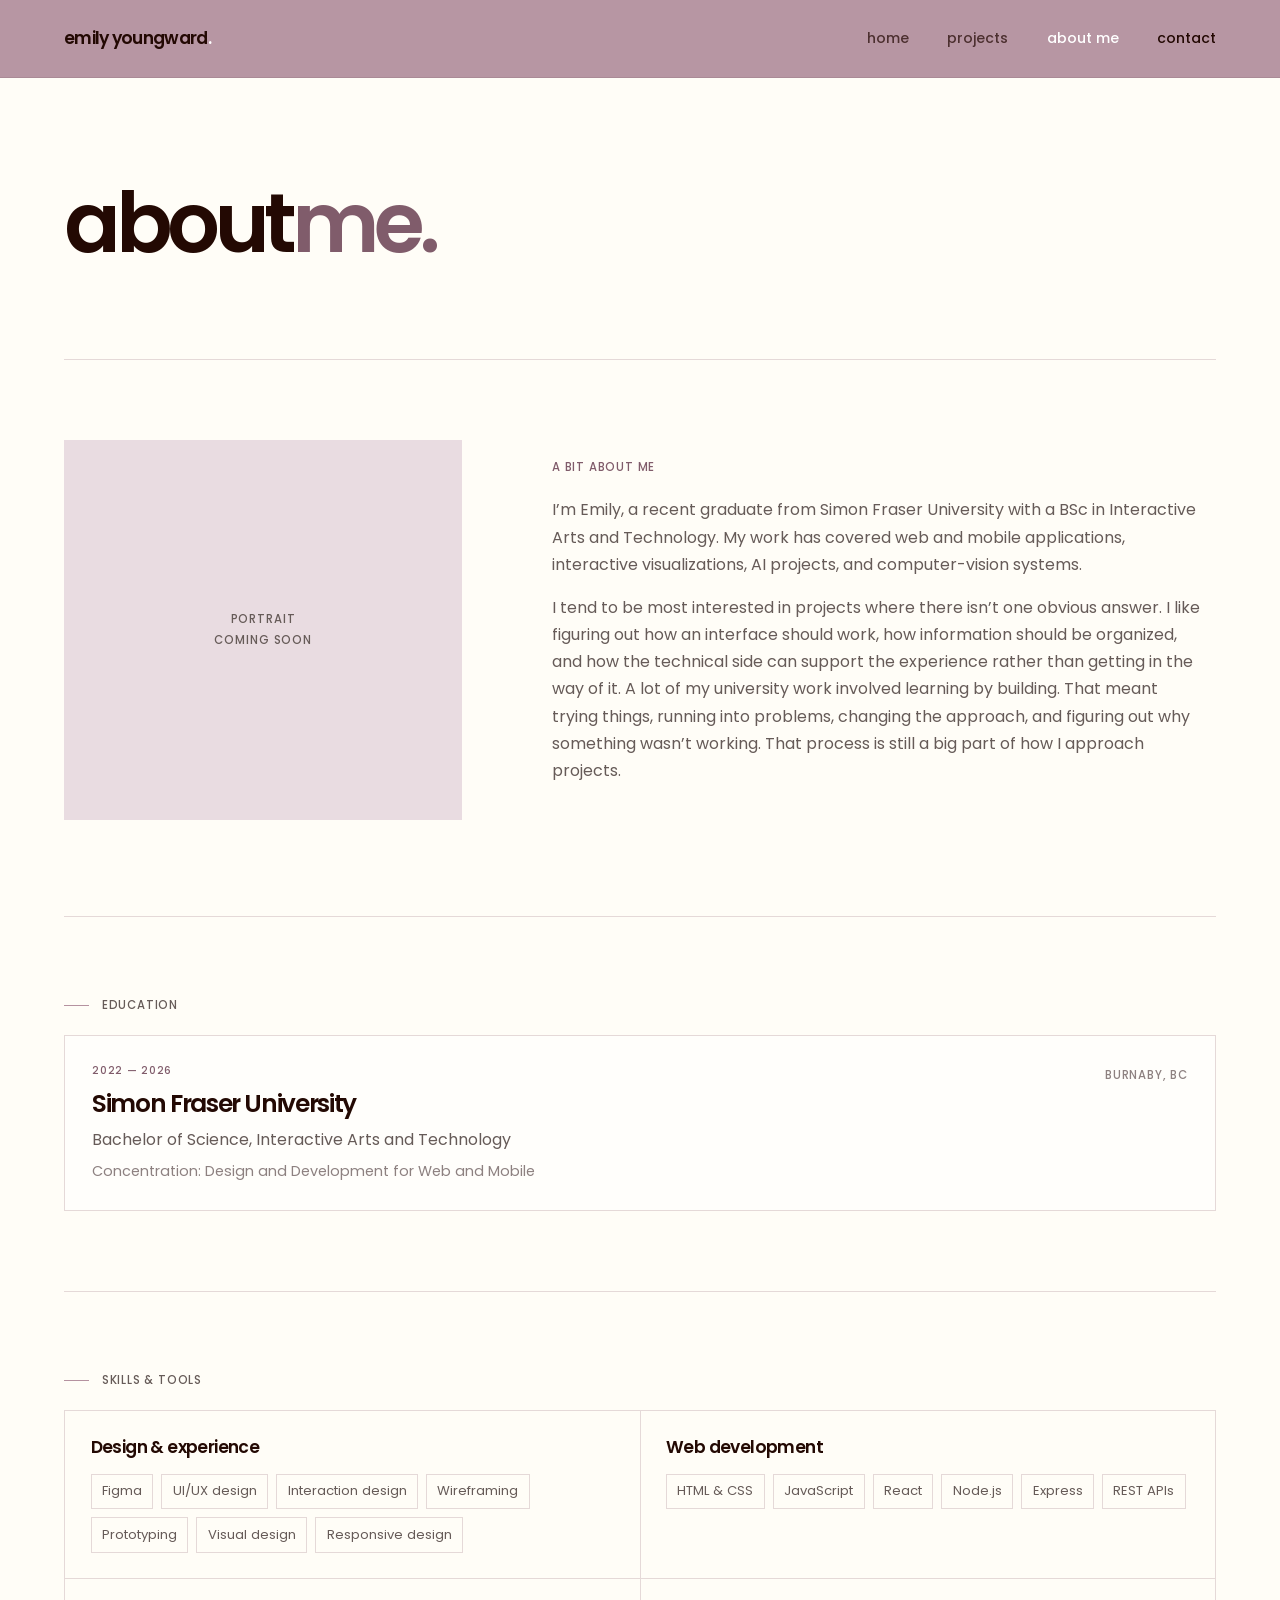
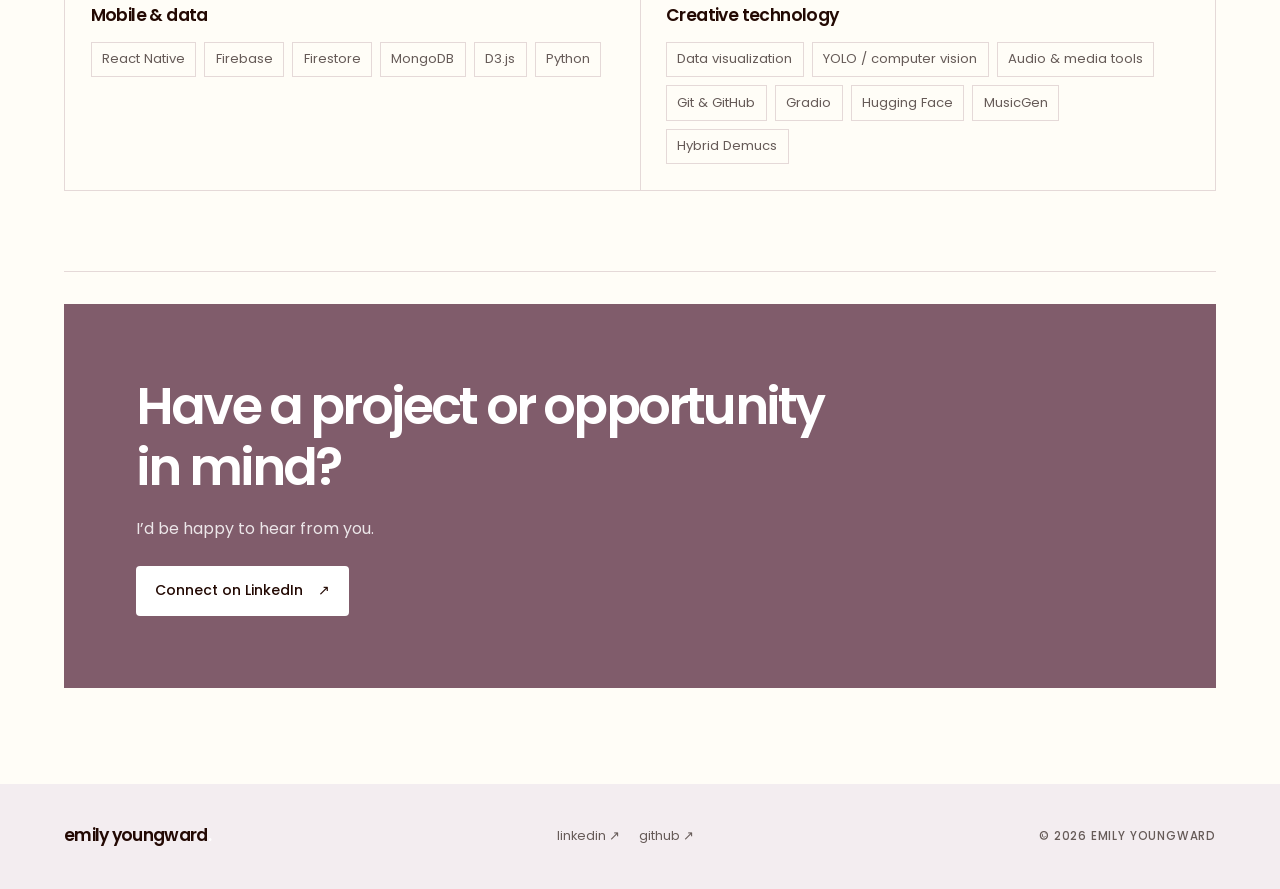
==== commit af70ce72: "content updates" ====
--- a/about.html
+++ b/about.html
@@ -70,17 +70,19 @@
         <p class="eyebrow">A bit about me</p>
 
         <p>
-          I recently graduated from Simon Fraser University with a BSc in
+          I’m Emily, a recent graduate from Simon Fraser University with a BSc in
           Interactive Arts and Technology. My work has covered web and mobile
           applications, interactive visualizations, AI projects, and
           computer-vision systems.
         </p>
 
         <p>
-          I enjoy working across design and development: figuring out how
-          something should look and feel, then getting into the details of
-          making it work. I’m curious about new tools and technologies, but
-          I’m most interested in what they can help people do.
+          I tend to be most interested in projects where there isn’t one obvious answer. 
+          I like figuring out how an interface should work, how information should be organized, 
+          and how the technical side can support the experience rather than getting in the way of it.
+          A lot of my university work involved learning by building. 
+          That meant trying things, running into problems, changing the approach, 
+          and figuring out why something wasn’t working. That process is still a big part of how I approach projects.
         </p>
       </div>
     </section>
@@ -121,10 +123,11 @@
           <ul>
             <li>Figma</li>
             <li>UI/UX design</li>
+            <li>Interaction design</li>
             <li>Wireframing</li>
             <li>Prototyping</li>
             <li>Visual design</li>
-            <li>Accessibility principles</li>
+            <li>Responsive design</li>
           </ul>
         </article>
 
@@ -159,10 +162,13 @@
           <h3>Creative technology</h3>
           <ul>
             <li>Data visualization</li>
-            <li>Computer vision</li>
-            <li>Machine learning tools</li>
+            <li>YOLO / computer vision</li>
             <li>Audio & media tools</li>
             <li>Git & GitHub</li>
+            <li>Gradio</li>
+            <li>Hugging Face</li>
+            <li>MusicGen</li>
+            <li>Hybrid Demucs</li>
           </ul>
         </article>
       </div>
--- a/css/style.css
+++ b/css/style.css
@@ -435,7 +435,7 @@
   justify-content: center;
   overflow: hidden;
   isolation: isolate;
-  transition: filter var(--transition);
+  transition: transform var(--transition), box-shadow var(--transition);
 }
 
 .project-card-large .project-visual {
@@ -443,7 +443,13 @@
 }
 
 .project-visual:hover {
-  filter: saturate(1.08);
+  transform: translateY(-6px);
+  box-shadow: 0 12px 24px rgba(70, 55, 65, 0.12);
+}
+
+.project-visual:focus-visible {
+  outline: 2px solid var(--color-accent);
+  outline-offset: 4px;
 }
 
 .project-visual-mauve {
@@ -593,6 +599,21 @@
   margin-bottom: 0.4rem;
 }
 
+.project-info h3 a {
+  color: inherit;
+  text-decoration: none;
+  transition: color 0.2s ease;
+}
+
+.project-info h3 a:hover {
+  color: var(--color-accent);
+}
+
+.project-info h3 a:focus-visible {
+  outline: 2px solid var(--color-accent);
+  outline-offset: 4px;
+}
+
 .project-summary {
   max-width: 540px;
   margin-bottom: 0;
@@ -603,6 +624,17 @@
 .project-arrow {
   color: var(--color-accent-dark);
   font-size: 1.25rem;
+  transition: color var(--transition), transform var(--transition);
+}
+
+.project-arrow:hover {
+  color: var(--color-accent);
+  transform: translate(3px, -3px);
+}
+
+.project-arrow:focus-visible {
+  outline: 2px solid var(--color-accent);
+  outline-offset: 4px;
 }
 
 /* Capabilities */
@@ -747,6 +779,17 @@
   min-height: 350px;
   place-items: center;
   overflow: hidden;
+  transition: transform var(--transition), box-shadow var(--transition);
+}
+
+.case-study-visual:hover {
+  transform: translateY(-6px);
+  box-shadow: 0 12px 24px rgba(70, 55, 65, 0.12);
+}
+
+.case-study-visual:focus-visible {
+  outline: 2px solid var(--color-accent);
+  outline-offset: 4px;
 }
 
 .case-study-content h2 {
@@ -756,6 +799,21 @@
 
 .case-study-content > p {
   color: var(--color-muted);
+}
+
+.case-study-content h2 a {
+  color: inherit;
+  text-decoration: none;
+  transition: color 0.2s ease;
+}
+
+.case-study-content h2 a:hover {
+  color: var(--color-accent);
+}
+
+.case-study-content h2 a:focus-visible {
+  outline: 2px solid var(--color-accent);
+  outline-offset: 4px;
 }
 
 .project-type {
@@ -1163,4 +1221,185 @@
     opacity: 1;
     transform: none;
   }
+}
+
+
+
+
+/* Project detail pages */
+
+.back-link {
+  display: inline-flex;
+  align-items: center;
+  gap: 0.55rem;
+  margin-bottom: 3rem;
+  color: var(--color-muted);
+  font-size: 0.85rem;
+  transition: color var(--transition);
+}
+
+.back-link:hover {
+  color: var(--color-accent-dark);
+}
+
+.project-detail-hero {
+  padding-block: 3rem 4rem;
+}
+
+.project-detail-hero h1 {
+  max-width: 900px;
+  margin-bottom: 1.2rem;
+}
+
+.project-detail-intro {
+  max-width: 650px;
+  margin-bottom: 2.5rem;
+  color: var(--color-muted);
+  font-size: 1.05rem;
+}
+
+.project-meta {
+  display: grid;
+  grid-template-columns: repeat(4, minmax(0, 1fr));
+  gap: 1.5rem;
+  padding-top: 1.5rem;
+  border-top: 1px solid var(--color-line);
+}
+
+.project-meta-item span {
+  display: block;
+  margin-bottom: 0.4rem;
+  color: var(--color-muted-light);
+  font-size: 0.7rem;
+  font-weight: 500;
+  letter-spacing: 0.07em;
+  text-transform: uppercase;
+}
+
+.project-meta-item p {
+  margin-bottom: 0;
+  color: var(--color-ink);
+  font-size: 0.9rem;
+}
+
+.project-detail-cover {
+  margin-bottom: 5rem;
+}
+
+.project-cover-placeholder {
+  display: grid;
+  min-height: clamp(280px, 48vw, 560px);
+  place-items: center;
+  background: var(--color-accent-light);
+  color: var(--color-muted);
+  font-size: 0.75rem;
+  letter-spacing: 0.06em;
+  text-align: center;
+  text-transform: uppercase;
+}
+
+.project-detail-body {
+  max-width: 850px;
+}
+
+.project-detail-section {
+  padding-block: 3.5rem;
+  border-bottom: 1px solid var(--color-line);
+}
+
+.project-detail-section h2 {
+  margin-bottom: 1.2rem;
+  font-size: clamp(1.8rem, 4vw, 2.6rem);
+}
+
+.project-detail-section > p:not(.eyebrow) {
+  max-width: 680px;
+  color: var(--color-muted);
+}
+
+.project-gallery-placeholder {
+  display: grid;
+  min-height: 300px;
+  margin-block: 2rem;
+  place-items: center;
+  background: var(--color-paper-alt);
+  color: var(--color-muted-light);
+  font-size: 0.72rem;
+  letter-spacing: 0.06em;
+  text-align: center;
+  text-transform: uppercase;
+}
+
+.placeholder-copy {
+  color: var(--color-muted-light);
+  font-size: 0.9rem;
+}
+
+.project-detail-navigation {
+  display: flex;
+  justify-content: space-between;
+  padding-block: 3rem 5rem;
+}
+
+/* Project detail page responsive layout */
+
+@media (max-width: 850px) {
+  .project-meta {
+    grid-template-columns: repeat(2, minmax(0, 1fr));
+    row-gap: 1.5rem;
+  }
+
+  .project-detail-cover {
+    margin-bottom: 3rem;
+  }
+}
+
+@media (max-width: 640px) {
+  .project-detail-hero {
+    padding-block: 2rem 3rem;
+  }
+
+  .back-link {
+    margin-bottom: 2.5rem;
+  }
+
+  .project-meta {
+    grid-template-columns: 1fr 1fr;
+    gap: 1.4rem 1rem;
+  }
+
+  .project-cover-placeholder {
+    min-height: 260px;
+  }
+
+  .project-detail-section {
+    padding-block: 2.5rem;
+  }
+
+  .project-gallery-placeholder {
+    min-height: 220px;
+  }
+
+  .project-detail-navigation {
+    padding-block: 2.5rem 3.5rem;
+  }
+}
+
+
+.more-projects {
+  padding-top: 1rem;
+  padding-bottom: 3rem;
+  text-align: center;
+}
+
+.more-projects p {
+  margin: 0;
+  color: var(--color-muted);
+  font-size: 0.95rem;
+  line-height: 1.7;
+}
+
+.more-projects strong {
+  color: var(--color-ink);
+  font-weight: 600;
 }
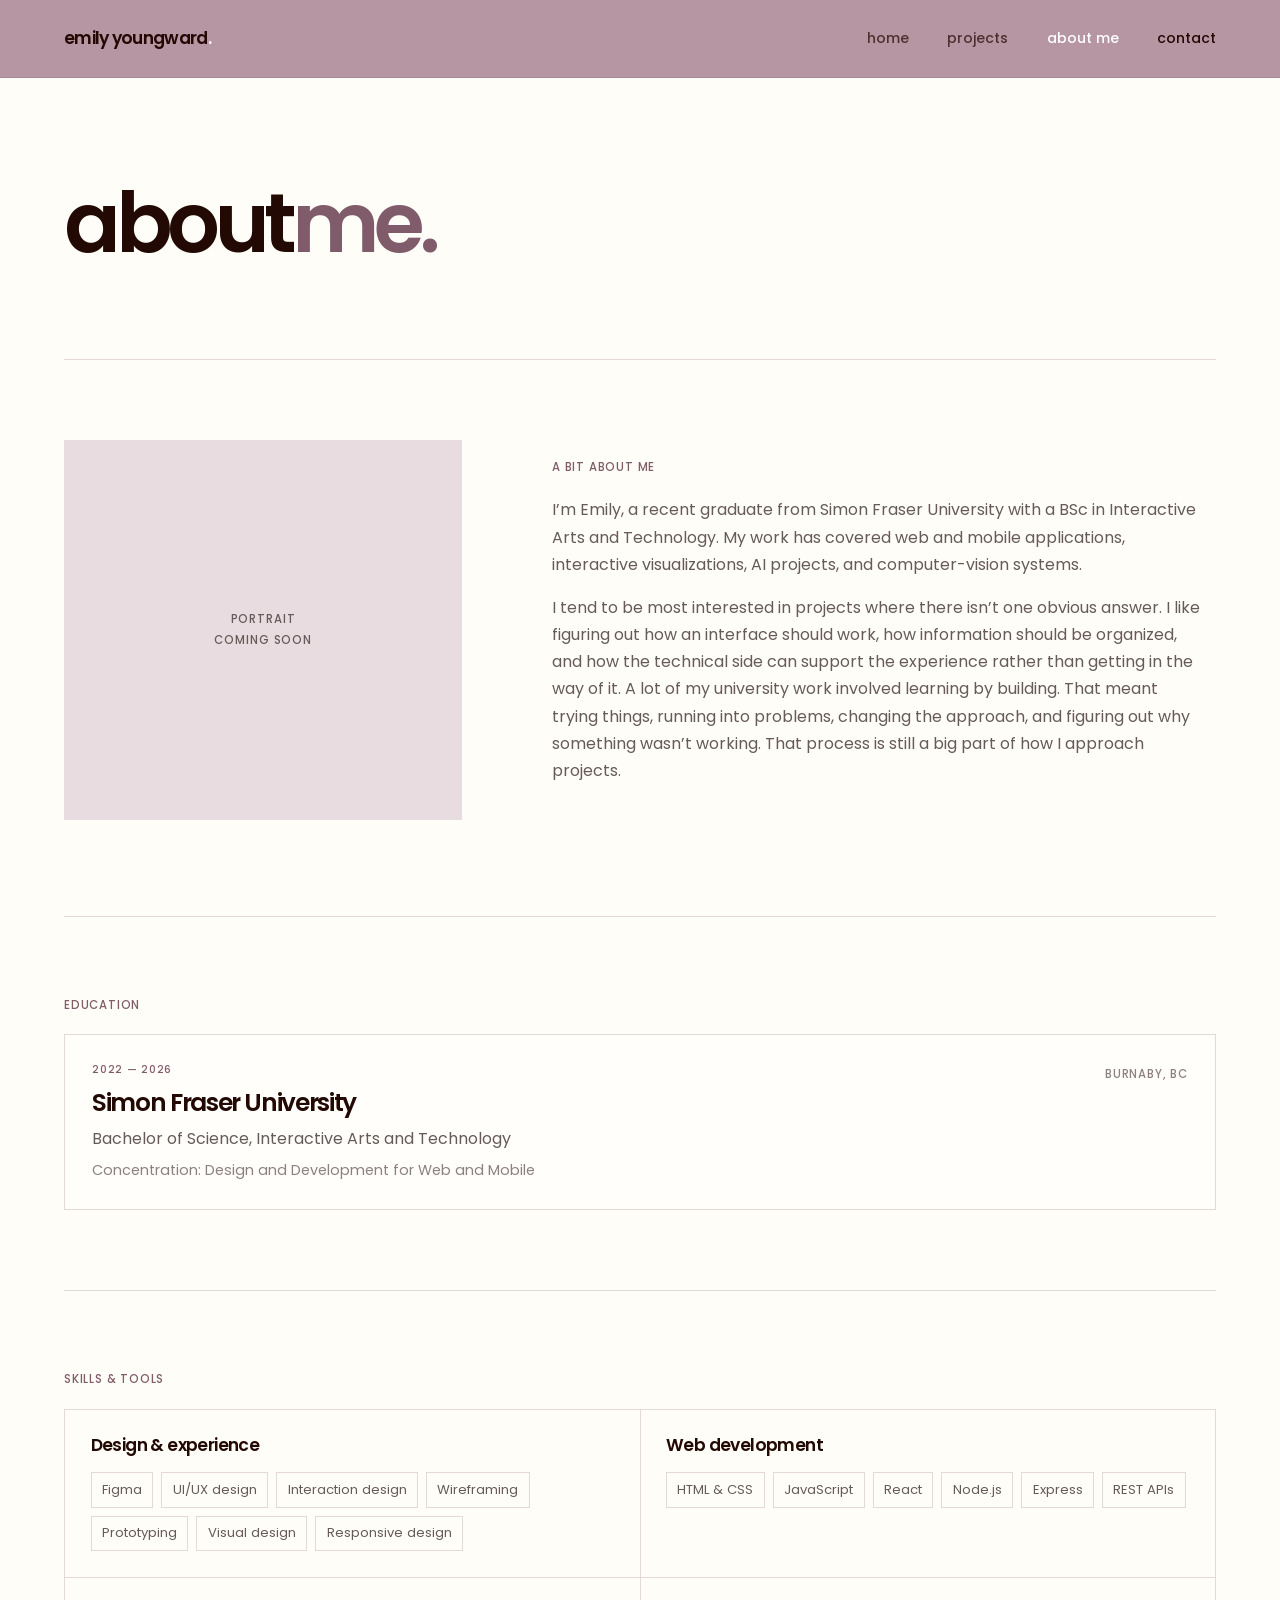
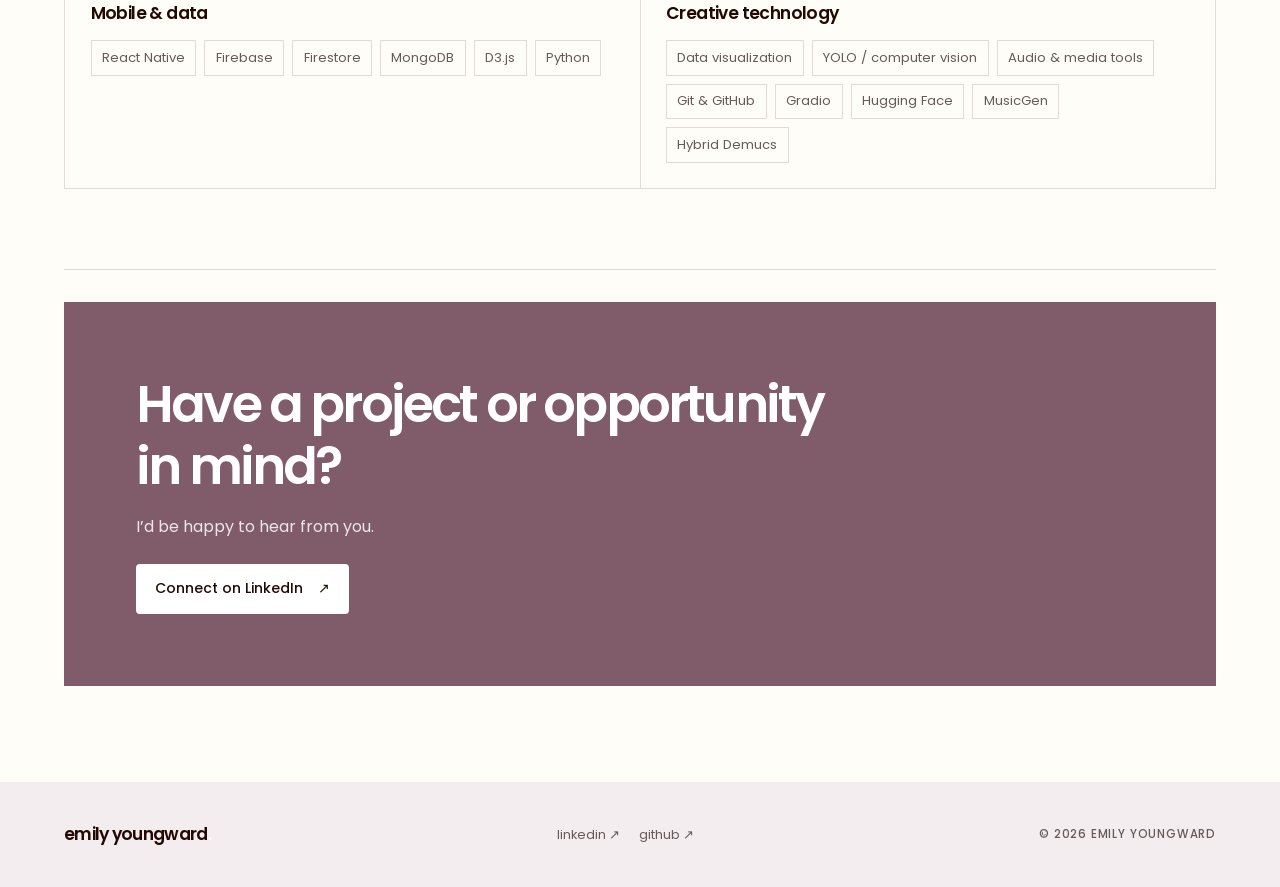
==== commit dba14f24: "Update about.html" ====
--- a/about.html
+++ b/about.html
@@ -1,37 +1,27 @@
 <!DOCTYPE html>
 <html lang="en">
 <head>
-  <!-- Sets the character encoding and responsive viewport. -->
   <meta charset="UTF-8">
   <meta name="viewport" content="width=device-width, initial-scale=1.0">
-
-  <!-- Browser tab title. -->
   <title>About Me — Emily Youngward</title>
 
-  <!-- Loads the Poppins font used throughout the portfolio. -->
   <link rel="preconnect" href="https://fonts.googleapis.com">
   <link rel="preconnect" href="https://fonts.gstatic.com" crossorigin>
   <link href="https://fonts.googleapis.com/css2?family=Poppins:wght@400;500;600;700&display=swap" rel="stylesheet">
 
-  <!-- Shared CSS and JavaScript files. -->
   <link rel="stylesheet" href="css/style.css">
   <script src="javascript/main.js" defer></script>
 </head>
 
 <body>
-  <!-- Keyboard-accessible shortcut to the main content. -->
   <a class="skip-link" href="#main-content">Skip to content</a>
 
-  <!-- Shared website header. -->
   <header class="site-header">
     <div class="header-inner">
-
-      <!-- Wordmark links to the home page. -->
       <a class="wordmark" href="index.html" aria-label="Emily Youngward home">
         emily youngward<span>.</span>
       </a>
 
-      <!-- Button used to open and close mobile navigation. -->
       <button class="menu-toggle" type="button"
         aria-label="Open navigation"
         aria-expanded="false"
@@ -40,7 +30,6 @@
         <span></span>
       </button>
 
-      <!-- Main navigation with the About page marked as active. -->
       <nav class="site-nav" id="primary-navigation" aria-label="Main navigation">
         <a class="nav-link" href="index.html">home</a>
         <a class="nav-link" href="work.html">projects</a>
@@ -51,47 +40,37 @@
   </header>
 
   <main id="main-content">
-
-    <!-- Page title. -->
     <section class="page-hero section-shell">
       <h1>about<span class="accent-text">me.</span></h1>
     </section>
 
-    <!-- Biography section with a portrait placeholder and introduction. -->
     <section class="about-intro section-shell">
-
-      <!-- Temporary portrait area. role and aria-label provide accessible text. -->
       <div class="about-photo-placeholder" role="img" aria-label="Portrait placeholder">
         <span>Portrait<br>coming soon</span>
       </div>
 
-      <!-- Biography text. -->
       <div class="about-intro-copy">
         <p class="eyebrow">A bit about me</p>
 
         <p>
           I’m Emily, a recent graduate from Simon Fraser University with a BSc in
           Interactive Arts and Technology. My work has covered web and mobile
-          applications, interactive visualizations, AI projects, and
-          computer-vision systems.
+          applications, interactive visualizations, AI projects, and computer-vision systems.
         </p>
 
         <p>
-          I tend to be most interested in projects where there isn’t one obvious answer. 
-          I like figuring out how an interface should work, how information should be organized, 
+          I tend to be most interested in projects where there isn’t one obvious answer.
+          I like figuring out how an interface should work, how information should be organized,
           and how the technical side can support the experience rather than getting in the way of it.
-          A lot of my university work involved learning by building. 
-          That meant trying things, running into problems, changing the approach, 
-          and figuring out why something wasn’t working. That process is still a big part of how I approach projects.
+          A lot of my university work involved learning by building. That meant trying things,
+          running into problems, changing the approach, and figuring out why something wasn’t working.
+          That process is still a big part of how I approach projects.
         </p>
       </div>
     </section>
 
-    <!-- Education information. -->
     <section class="education-section section-shell">
-      <div class="section-kicker">
-        <span class="section-label">Education</span>
-      </div>
+      <p class="eyebrow">Education</p>
 
       <div class="education-card">
         <div>
@@ -104,20 +83,14 @@
             Concentration: Design and Development for Web and Mobile
           </p>
         </div>
-
         <span class="education-location">Burnaby, BC</span>
       </div>
     </section>
 
-    <!-- Skills are grouped by area to make the information easier to scan. -->
     <section class="skills-section section-shell">
-      <div class="section-kicker">
-        <span class="section-label">Skills & tools</span>
-      </div>
+      <p class="eyebrow">Skills & tools</p>
 
       <div class="skills-grid">
-
-        <!-- Design and user experience skills. -->
         <article class="skill-group">
           <h3>Design & experience</h3>
           <ul>
@@ -131,7 +104,6 @@
           </ul>
         </article>
 
-        <!-- Front-end and back-end web development skills. -->
         <article class="skill-group">
           <h3>Web development</h3>
           <ul>
@@ -144,7 +116,6 @@
           </ul>
         </article>
 
-        <!-- Mobile development, databases, and programming languages. -->
         <article class="skill-group">
           <h3>Mobile & data</h3>
           <ul>
@@ -157,7 +128,6 @@
           </ul>
         </article>
 
-        <!-- Creative and technical tools. -->
         <article class="skill-group">
           <h3>Creative technology</h3>
           <ul>
@@ -174,23 +144,19 @@
       </div>
     </section>
 
-    <!-- Contact panel. Links to the LinkedIn profile in a new tab. -->
     <section class="contact-section section-shell" id="contact">
       <div class="contact-panel">
         <h2>Have a project or opportunity in mind?</h2>
         <p>I’d be happy to hear from you.</p>
-
         <a class="button button-light"
            href="https://www.linkedin.com/in/emily-youngward-a0785a405"
-           target="_blank"
-           rel="noopener noreferrer">
+           target="_blank" rel="noopener noreferrer">
           Connect on LinkedIn <span aria-hidden="true">↗</span>
         </a>
       </div>
     </section>
   </main>
 
-  <!-- Shared footer. -->
   <footer class="site-footer">
     <div class="footer-inner">
       <a class="footer-wordmark" href="index.html">
@@ -208,4 +174,4 @@
     </div>
   </footer>
 </body>
-</html>+</html>
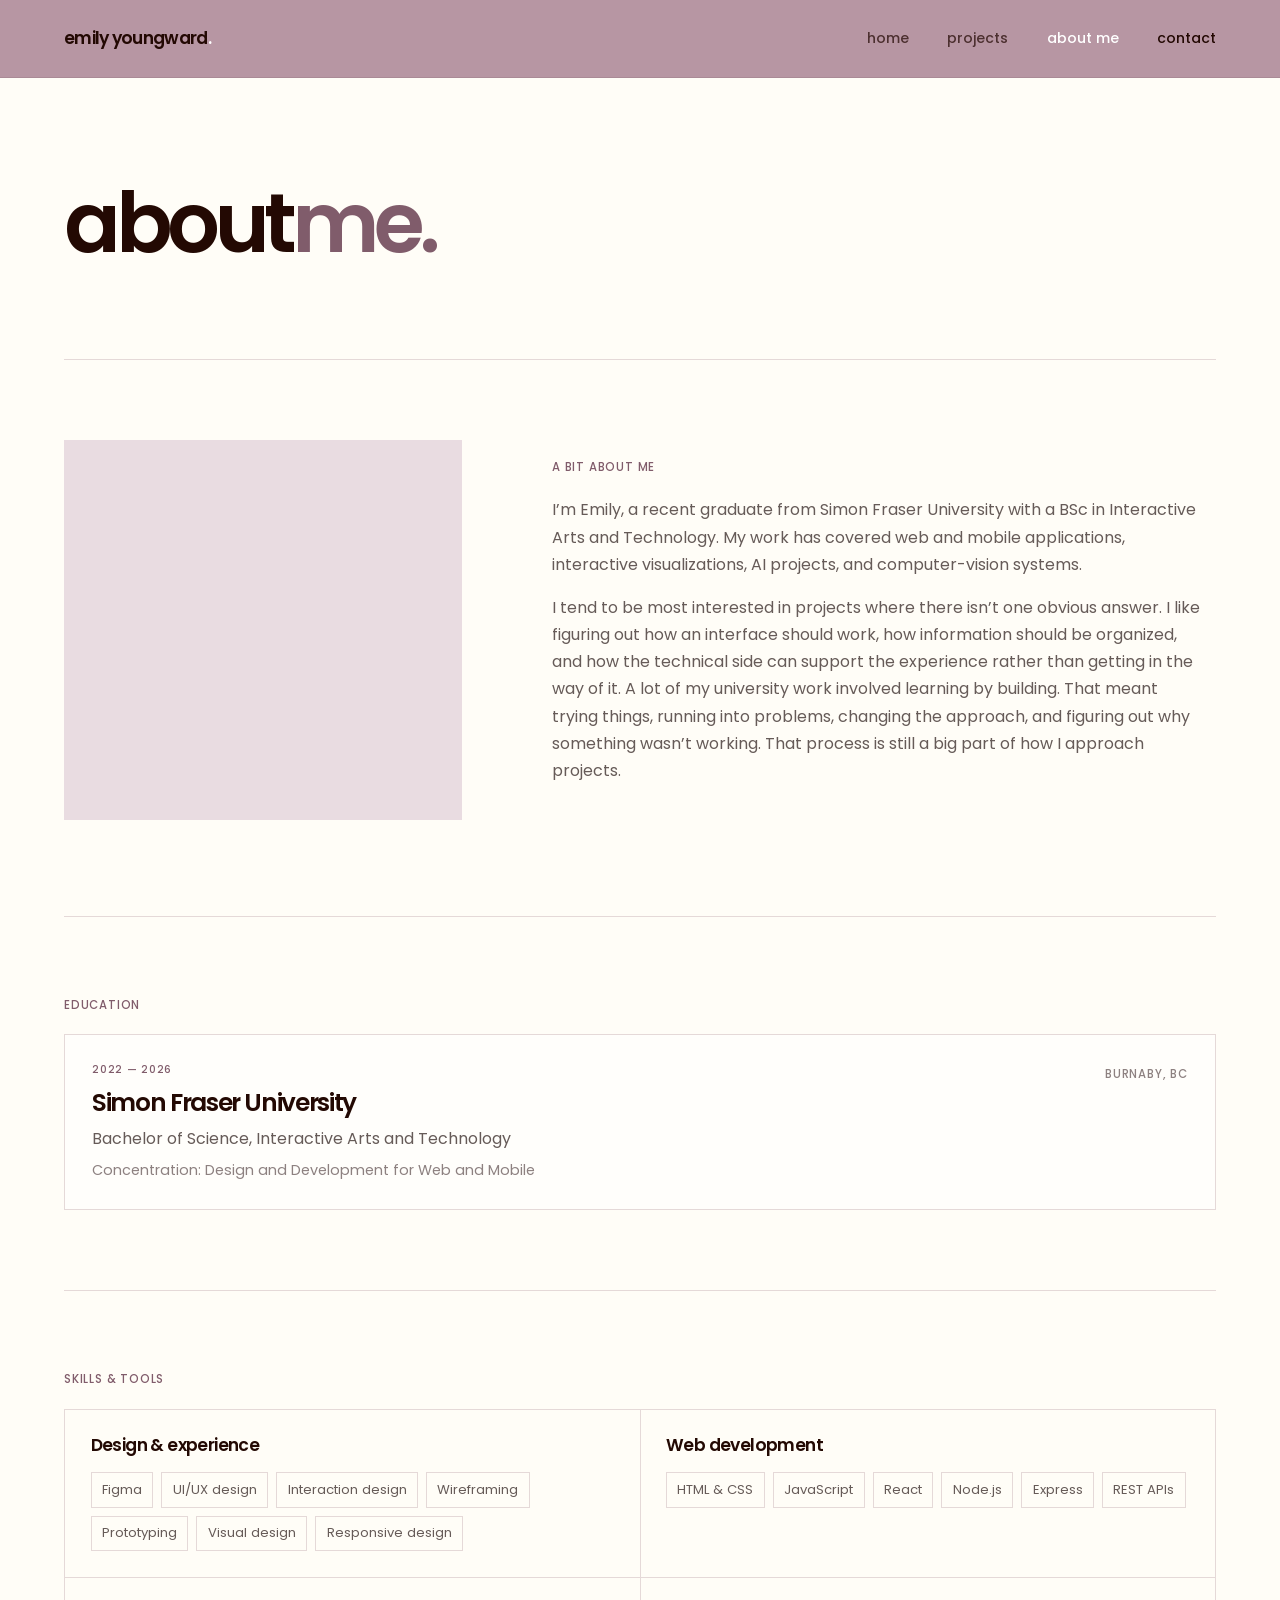
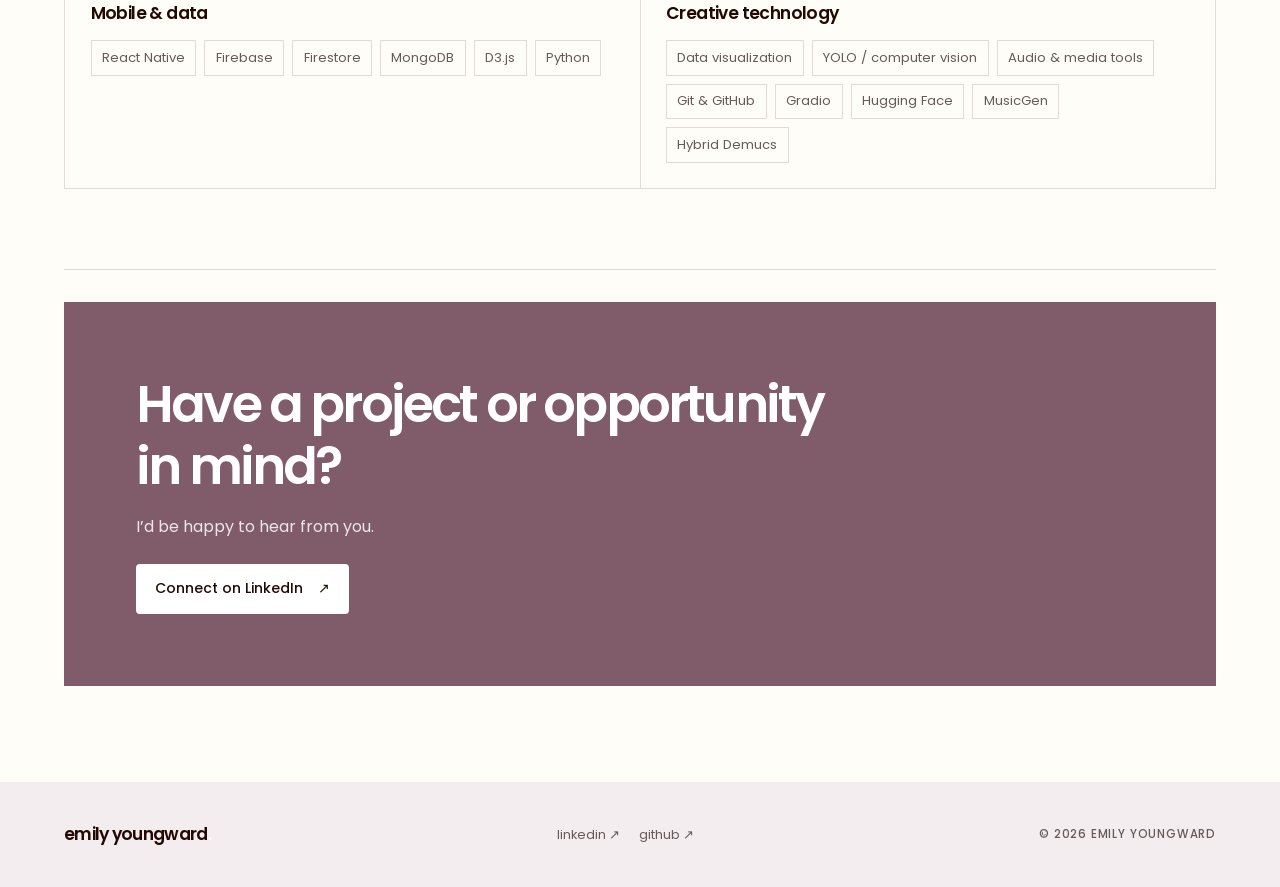
==== commit b06b25b3: "Update about.html" ====
--- a/about.html
+++ b/about.html
@@ -46,7 +46,6 @@
 
     <section class="about-intro section-shell">
       <div class="about-photo-placeholder" role="img" aria-label="Portrait placeholder">
-        <span>Portrait<br>coming soon</span>
       </div>
 
       <div class="about-intro-copy">
--- a/css/style.css
+++ b/css/style.css
@@ -1,224 +1,224 @@
 /*
-  Emily Youngward - Portfolio Stylesheet
-
-  This stylesheet controls the appearance and layout of all three
-  portfolio pages: Home, Projects, and About.
-
-  The styles are organized into sections for easier maintenance.
-  Shared styles are defined first, followed by page-specific styles
-  and responsive adjustments.
+Emily Youngward - Portfolio Stylesheet
+
+This stylesheet controls the appearance and layout of all three
+portfolio pages: Home, Projects, and About.
+
+The styles are organized into sections for easier maintenance.
+Shared styles are defined first, followed by page-specific styles
+and responsive adjustments.
 */
 
 
 
 
-/* 
-   1. CSS VARIABLES
-
-   CSS custom properties store reusable values.
-
-   Using variables for colours, fonts, spacing, and transitions
-   makes it easier to maintain a consistent design across pages.
-
-   Variables are accessed using var(--variable-name).
+
+/*
+1. CSS VARIABLES
+
+CSS custom properties store reusable values.
+
+Using variables for colours, fonts, spacing, and transitions
+makes it easier to maintain a consistent design across pages.
+
+Variables are accessed using var(--variable-name).
 */
 :root {
-  --color-background: #FFFDF7;
-  --color-paper: #FFFFFF;
-  --color-paper-alt: #F3EDF0;
-  --color-ink: #230903;
-  --color-muted: #665B58;
-  --color-muted-light: #8D8180;
-  --color-accent: #B592A0;
-  --color-accent-dark: #805C6B;
-  --color-accent-light: #E9DCE1;
-  --color-line: #E5D9D8;
-  --color-white: #FFFFFF;
-
-  --font-body: "Poppins", sans-serif;
-
-  --content-width: 1180px;
-  --page-gutter: clamp(1.25rem, 5vw, 5rem);
-  --header-height: 78px;
-
-  --transition: 220ms ease;
-  --shadow-soft: 0 12px 35px rgba(35, 9, 3, 0.07);
-}
-
-
-
-/* 
-   2. GLOBAL STYLES
-
-   These rules establish the default appearance of HTML elements.
-
-   The universal selector applies box-sizing to every element,
-   making width and height calculations more predictable.
+--color-background: #FFFDF7;
+--color-paper: #FFFFFF;
+--color-paper-alt: #F3EDF0;
+--color-ink: #230903;
+--color-muted: #665B58;
+--color-muted-light: #8D8180;
+--color-accent: #B592A0;
+--color-accent-dark: #805C6B;
+--color-accent-light: #E9DCE1;
+--color-line: #E5D9D8;
+--color-white: #FFFFFF;
+
+--font-body: "Poppins", sans-serif;
+
+--content-width: 1180px;
+--page-gutter: clamp(1.25rem, 5vw, 5rem);
+--header-height: 78px;
+
+--transition: 220ms ease;
+--shadow-soft: 0 12px 35px rgba(35, 9, 3, 0.07);
+}
+
+
+
+/*
+2. GLOBAL STYLES
+
+These rules establish the default appearance of HTML elements.
+
+The universal selector applies box-sizing to every element,
+making width and height calculations more predictable.
 */
 * {
-  box-sizing: border-box;
+box-sizing: border-box;
 }
 
 html {
-  scroll-behavior: smooth;
-  scroll-padding-top: calc(var(--header-height) + 1rem);
+scroll-behavior: smooth;
+scroll-padding-top: calc(var(--header-height) + 1rem);
 }
 
 body {
-  margin: 0;
-  background: var(--color-background);
-  color: var(--color-ink);
-  font-family: var(--font-body);
-  font-size: 1rem;
-  line-height: 1.7;
-  -webkit-font-smoothing: antialiased;
+margin: 0;
+background: var(--color-background);
+color: var(--color-ink);
+font-family: var(--font-body);
+font-size: 1rem;
+line-height: 1.7;
+-webkit-font-smoothing: antialiased;
 }
 
 a {
-  color: inherit;
-  text-decoration: none;
+color: inherit;
+text-decoration: none;
 }
 
 button {
-  color: inherit;
-  font: inherit;
+color: inherit;
+font: inherit;
 }
 
 img {
-  display: block;
-  max-width: 100%;
+display: block;
+max-width: 100%;
 }
 
 ::selection {
-  color: var(--color-ink);
-  background: var(--color-accent-light);
+color: var(--color-ink);
+background: var(--color-accent-light);
 }
 
 .skip-link {
-  position: absolute;
-  z-index: 1000;
-  top: 0.75rem;
-  left: 0.75rem;
-  padding: 0.65rem 1rem;
-  transform: translateY(-150%);
-  border-radius: 4px;
-  background: var(--color-ink);
-  color: var(--color-white);
+position: absolute;
+z-index: 1000;
+top: 0.75rem;
+left: 0.75rem;
+padding: 0.65rem 1rem;
+transform: translateY(-150%);
+border-radius: 4px;
+background: var(--color-ink);
+color: var(--color-white);
 }
 
 .skip-link:focus {
-  transform: translateY(0);
-}
-
+transform: translateY(0);
+}
 
 /*
-  Shared content container.
-
-  The min() function prevents the container from exceeding
-  the maximum content width while maintaining responsive
-  spacing on smaller screens.
-
-  margin-inline: auto centres the container horizontally.
+Shared content container.
+
+The min() function prevents the container from exceeding
+the maximum content width while maintaining responsive
+spacing on smaller screens.
+
+margin-inline: auto centres the container horizontally.
 */
 .section-shell {
-  width: min(100% - (var(--page-gutter) * 2), var(--content-width));
-  margin-inline: auto;
+width: min(100% - (var(--page-gutter) * 2), var(--content-width));
+margin-inline: auto;
 }
 
 
 
 /*
-   3. HEADER AND NAVIGATION
-
-   The header is shared across all pages.
-
-   position: sticky keeps it at the top of the viewport
-   while scrolling, without removing it from the document flow.
-
-   z-index ensures the header appears above page content.
+3. HEADER AND NAVIGATION
+
+The header is shared across all pages.
+
+position: sticky keeps it at the top of the viewport
+while scrolling, without removing it from the document flow.
+
+z-index ensures the header appears above page content.
 */
 .site-header {
-  position: sticky;
-  z-index: 100;
-  top: 0;
-  height: var(--header-height);
-  border-bottom: 1px solid rgba(35, 9, 3, 0.08);
-  background: rgba(181, 146, 160, 0.96);
-  backdrop-filter: blur(10px);
+position: sticky;
+z-index: 100;
+top: 0;
+height: var(--header-height);
+border-bottom: 1px solid rgba(35, 9, 3, 0.08);
+background: rgba(181, 146, 160, 0.96);
+backdrop-filter: blur(10px);
 }
 
 .header-inner {
-  display: flex;
-  width: min(100% - (var(--page-gutter) * 2), var(--content-width));
-  height: 100%;
-  margin-inline: auto;
-  align-items: center;
-  justify-content: space-between;
+display: flex;
+width: min(100% - (var(--page-gutter) * 2), var(--content-width));
+height: 100%;
+margin-inline: auto;
+align-items: center;
+justify-content: space-between;
 }
 
 .wordmark,
 .footer-wordmark {
-  font-size: 1.08rem;
-  font-weight: 600;
-  letter-spacing: -0.04em;
+font-size: 1.08rem;
+font-weight: 600;
+letter-spacing: -0.04em;
 }
 
 .wordmark span,
 .footer-wordmark span {
-  color: var(--color-white);
-}
-
+color: var(--color-white);
+}
 
 /*
-  Desktop navigation uses Flexbox to arrange the links horizontally.
-
-  The gap property controls the spacing between navigation items.
-  clamp() allows the spacing to adjust between a minimum and maximum
-  value depending on the viewport width.
+Desktop navigation uses Flexbox to arrange the links horizontally.
+
+The gap property controls the spacing between navigation items.
+clamp() allows the spacing to adjust between a minimum and maximum
+value depending on the viewport width.
 */
 .site-nav {
-  display: flex;
-  align-items: center;
-  gap: clamp(1.2rem, 3vw, 2.5rem);
+display: flex;
+align-items: center;
+gap: clamp(1.2rem, 3vw, 2.5rem);
 }
 
 .nav-link,
 .nav-contact {
-  font-size: 0.88rem;
-  font-weight: 500;
-  transition: color var(--transition);
+font-size: 0.88rem;
+font-weight: 500;
+transition: color var(--transition);
 }
 
 .nav-link {
-  color: rgba(35, 9, 3, 0.72);
+color: rgba(35, 9, 3, 0.72);
 }
 
 .nav-link:hover,
 .nav-link.active,
 .nav-contact:hover {
-  color: var(--color-white);
+color: var(--color-white);
 }
 
 .nav-contact:hover {
-  border-color: var(--color-white);
+border-color: var(--color-white);
 }
 
 .menu-toggle {
-  display: none;
-}
+display: none;
+}
+
 
 
 
 
 /*
-   4. TYPOGRAPHY
-
-   Shared text styles establish the visual hierarchy.
-
-   clamp() creates fluid font sizes that adjust with viewport width
-   while respecting minimum and maximum sizes.
-
-   Letter-spacing is used to adjust the spacing between characters.
+4. TYPOGRAPHY
+
+Shared text styles establish the visual hierarchy.
+
+clamp() creates fluid font sizes that adjust with viewport width
+while respecting minimum and maximum sizes.
+
+Letter-spacing is used to adjust the spacing between characters.
 */
 .eyebrow,
 .section-kicker,
@@ -227,1179 +227,1427 @@
 .capability-number,
 .education-location,
 .footer-year {
-  font-size: 0.72rem;
-  font-weight: 500;
-  letter-spacing: 0.07em;
-  line-height: 1.5;
-  text-transform: uppercase;
+font-size: 0.72rem;
+font-weight: 500;
+letter-spacing: 0.07em;
+line-height: 1.5;
+text-transform: uppercase;
 }
 
 .eyebrow {
-  margin: 0 0 1.25rem;
-  color: var(--color-accent-dark);
+margin: 0 0 1.25rem;
+color: var(--color-accent-dark);
 }
 
 .section-kicker {
-  display: flex;
-  align-items: center;
-  gap: 0.8rem;
-  margin-bottom: 1.3rem;
-  color: var(--color-muted-light);
+display: flex;
+align-items: center;
+gap: 0.8rem;
+margin-bottom: 1.3rem;
+color: var(--color-muted-light);
 }
 
 .section-kicker::before {
-  display: block;
-  width: 25px;
-  height: 1px;
-  background: var(--color-accent);
-  content: "";
+display: block;
+width: 25px;
+height: 1px;
+background: var(--color-accent);
+content: "";
 }
 
 .section-label {
-  color: var(--color-muted);
+color: var(--color-muted);
 }
 
 h1,
 h2,
 h3,
 p {
-  margin-top: 0;
+margin-top: 0;
 }
 
 h1,
 h2,
 h3 {
-  color: var(--color-ink);
-  font-weight: 600;
-  line-height: 1.2;
+color: var(--color-ink);
+font-weight: 600;
+line-height: 1.2;
 }
 
 h1 {
-  font-size: clamp(2.8rem, 6.5vw, 5.6rem);
-  letter-spacing: -0.065em;
+font-size: clamp(2.8rem, 6.5vw, 5.6rem);
+letter-spacing: -0.065em;
 }
 
 h2 {
-  font-size: clamp(1.9rem, 4vw, 3.2rem);
-  letter-spacing: -0.055em;
+font-size: clamp(1.9rem, 4vw, 3.2rem);
+letter-spacing: -0.055em;
 }
 
 h3 {
-  font-size: 1.2rem;
-  letter-spacing: -0.035em;
+font-size: 1.2rem;
+letter-spacing: -0.035em;
 }
 
 .accent-text {
-  color: var(--color-accent-dark);
-}
-
-
-
-/* 
-   5. BUTTONS AND LINKS
-
-   These styles are reused across the website.
-
-   Inline-flex allows button text and decorative arrows to sit
-   together while supporting alignment and spacing.
-
-   Transitions create subtle hover effects.
+color: var(--color-accent-dark);
+}
+
+
+
+/*
+5. BUTTONS AND LINKS
+
+These styles are reused across the website.
+
+Inline-flex allows button text and decorative arrows to sit
+together while supporting alignment and spacing.
+
+Transitions create subtle hover effects.
 */
 .button {
-  display: inline-flex;
-  min-height: 47px;
-  align-items: center;
-  justify-content: center;
-  gap: 0.9rem;
-  padding: 0.75rem 1.15rem;
-  border: 1px solid transparent;
-  border-radius: 4px;
-  font-size: 0.88rem;
-  font-weight: 500;
-  transition:
-    background var(--transition),
-    border-color var(--transition),
-    color var(--transition),
-    transform var(--transition);
+display: inline-flex;
+min-height: 47px;
+align-items: center;
+justify-content: center;
+gap: 0.9rem;
+padding: 0.75rem 1.15rem;
+border: 1px solid transparent;
+border-radius: 4px;
+font-size: 0.88rem;
+font-weight: 500;
+transition:
+background var(--transition),
+border-color var(--transition),
+color var(--transition),
+transform var(--transition);
 }
 
 .button:hover {
-  transform: translateY(-2px);
+transform: translateY(-2px);
 }
 
 .button-primary {
-  background: var(--color-accent-dark);
-  color: var(--color-white);
+background: var(--color-accent-dark);
+color: var(--color-white);
 }
 
 .button-primary:hover {
-  background: var(--color-ink);
+background: var(--color-ink);
 }
 
 .button-light {
-  background: var(--color-paper);
-  color: var(--color-ink);
+background: var(--color-paper);
+color: var(--color-ink);
 }
 
 .button-light:hover {
-  background: var(--color-accent-light);
+background: var(--color-accent-light);
 }
 
 .text-link {
-  display: inline-flex;
-  align-items: center;
-  gap: 0.55rem;
-  color: var(--color-ink);
-  font-size: 0.9rem;
-  font-weight: 500;
-  transition: color var(--transition);
+display: inline-flex;
+align-items: center;
+gap: 0.55rem;
+color: var(--color-ink);
+font-size: 0.9rem;
+font-weight: 500;
+transition: color var(--transition);
 }
 
 .text-link:hover {
-  color: var(--color-accent-dark);
+color: var(--color-accent-dark);
 }
 
 /* Home hero */
 .hero-copy {
-  position: relative;
-  z-index: 1;
+position: relative;
+z-index: 1;
 }
 
 .hero-description {
-  max-width: 560px;
-  margin-bottom: 1.8rem;
-  color: var(--color-muted);
-  font-size: 1.02rem;
-  line-height: 1.8;
+max-width: 560px;
+margin-bottom: 1.8rem;
+color: var(--color-muted);
+font-size: 1.02rem;
+line-height: 1.8;
 }
 
 .hero-actions {
-  display: flex;
-  flex-wrap: wrap;
-  align-items: center;
-  gap: 1.35rem;
+display: flex;
+flex-wrap: wrap;
+align-items: center;
+gap: 1.35rem;
 }
 
 /* Introduction */
 .intro-content h2 {
-  max-width: 800px;
-  margin-bottom: 1.3rem;
+max-width: 800px;
+margin-bottom: 1.3rem;
 }
 
 .intro-content p {
-  max-width: 680px;
-  margin-bottom: 0;
-  color: var(--color-muted);
-  font-size: 1rem;
+max-width: 680px;
+margin-bottom: 0;
+color: var(--color-muted);
+font-size: 1rem;
 }
 
 /* Featured projects */
 .featured-work {
-  padding-block: 5rem 6.5rem;
-  border-top: 1px solid var(--color-line);
+padding-block: 5rem 6.5rem;
+border-top: 1px solid var(--color-line);
 }
 
 .section-heading {
-  display: flex;
-  align-items: end;
-  justify-content: space-between;
-  gap: 2rem;
-  margin-bottom: 2.3rem;
+display: flex;
+align-items: end;
+justify-content: space-between;
+gap: 2rem;
+margin-bottom: 2.3rem;
 }
 
 .section-heading h2 {
-  max-width: 700px;
-  margin-bottom: 0;
+max-width: 700px;
+margin-bottom: 0;
 }
 
 .section-heading-link {
-  flex: 0 0 auto;
-  margin-bottom: 0.35rem;
+flex: 0 0 auto;
+margin-bottom: 0.35rem;
 }
 
 .project-grid {
-  display: grid;
-  grid-template-columns: repeat(2, minmax(0, 1fr));
-  gap: 2.4rem 1.5rem;
+display: grid;
+grid-template-columns: repeat(2, minmax(0, 1fr));
+gap: 2.4rem 1.5rem;
 }
 
 .project-card-large {
-  grid-column: 1 / -1;
+grid-column: 1 / -1;
 }
 
 .project-visual {
-  position: relative;
-  display: flex;
-  min-height: 270px;
-  align-items: center;
-  justify-content: center;
-  overflow: hidden;
-  isolation: isolate;
-  transition: transform var(--transition), box-shadow var(--transition);
+position: relative;
+display: flex;
+min-height: 270px;
+align-items: center;
+justify-content: center;
+overflow: hidden;
+isolation: isolate;
+transition: transform var(--transition), box-shadow var(--transition);
+}
+
+.project-visual img {
+  width: 100%;
+  height: 100%;
+  object-fit: cover;
 }
 
 .project-card-large .project-visual {
-  min-height: clamp(320px, 40vw, 470px);
+min-height: clamp(320px, 40vw, 470px);
 }
 
 .project-visual:hover {
-  transform: translateY(-6px);
-  box-shadow: 0 12px 24px rgba(70, 55, 65, 0.12);
+transform: translateY(-6px);
+box-shadow: 0 12px 24px rgba(70, 55, 65, 0.12);
 }
 
 .project-visual:focus-visible {
-  outline: 2px solid var(--color-accent);
-  outline-offset: 4px;
+outline: 2px solid var(--color-accent);
+outline-offset: 4px;
 }
 
 .project-visual-mauve {
-  background: #DCCBD1;
+background: #DCCBD1;
 }
 
 .project-visual-cream {
-  background: #F0E8DF;
+background: #F0E8DF;
 }
 
 .project-visual-rose {
-  background: #E8D9DE;
+background: #E8D9DE;
 }
 
 .project-placeholder-label {
-  position: absolute;
-  right: 1rem;
-  bottom: 1rem;
-  z-index: 3;
-  color: rgba(35, 9, 3, 0.62);
-  font-size: 0.62rem;
+position: absolute;
+right: 1rem;
+bottom: 1rem;
+z-index: 3;
+color: rgba(35, 9, 3, 0.62);
+font-size: 0.62rem;
 }
 
 .placeholder-window,
 .placeholder-browser {
-  position: relative;
-  display: block;
-  width: 57%;
-  min-height: 185px;
-  overflow: hidden;
-  border: 1px solid rgba(35, 9, 3, 0.14);
-  border-radius: 5px;
-  background: rgba(255, 253, 247, 0.8);
-  box-shadow: var(--shadow-soft);
-  transform: rotate(-3deg);
+position: relative;
+display: block;
+width: 57%;
+min-height: 185px;
+overflow: hidden;
+border: 1px solid rgba(35, 9, 3, 0.14);
+border-radius: 5px;
+background: rgba(255, 253, 247, 0.8);
+box-shadow: var(--shadow-soft);
+transform: rotate(-3deg);
 }
 
 .placeholder-window-large {
-  width: 65%;
-  min-height: 250px;
+width: 65%;
+min-height: 250px;
 }
 
 .placeholder-window-bar {
-  display: block;
-  height: 22px;
-  border-bottom: 1px solid rgba(35, 9, 3, 0.1);
-  background: rgba(181, 146, 160, 0.35);
+display: block;
+height: 22px;
+border-bottom: 1px solid rgba(35, 9, 3, 0.1);
+background: rgba(181, 146, 160, 0.35);
 }
 
 .placeholder-window-line {
-  display: block;
-  width: 62%;
-  height: 7px;
-  margin: 22px 0 0 10%;
-  border-radius: 5px;
-  background: rgba(128, 92, 107, 0.3);
+display: block;
+width: 62%;
+height: 7px;
+margin: 22px 0 0 10%;
+border-radius: 5px;
+background: rgba(128, 92, 107, 0.3);
 }
 
 .placeholder-window-line.short {
-  width: 38%;
-  margin-top: 10px;
+width: 38%;
+margin-top: 10px;
 }
 
 .placeholder-window-block {
-  display: block;
-  width: 80%;
-  height: 85px;
-  margin: 22px auto 0;
-  border-radius: 3px;
-  background: rgba(181, 146, 160, 0.35);
+display: block;
+width: 80%;
+height: 85px;
+margin: 22px auto 0;
+border-radius: 3px;
+background: rgba(181, 146, 160, 0.35);
 }
 
 .placeholder-browser {
-  width: 70%;
-  min-height: 190px;
-  transform: rotate(2deg);
+width: 70%;
+min-height: 190px;
+transform: rotate(2deg);
 }
 
 .placeholder-browser-content {
-  display: grid;
-  min-height: 168px;
-  grid-template-columns: 0.32fr 0.68fr;
-  gap: 9px;
-  padding: 12px;
+display: grid;
+min-height: 168px;
+grid-template-columns: 0.32fr 0.68fr;
+gap: 9px;
+padding: 12px;
 }
 
 .placeholder-browser-sidebar {
-  background: rgba(181, 146, 160, 0.4);
+background: rgba(181, 146, 160, 0.4);
 }
 
 .placeholder-browser-main {
-  background: rgba(128, 92, 107, 0.13);
+background: rgba(128, 92, 107, 0.13);
 }
 
 .placeholder-art {
-  position: relative;
-  width: 65%;
-  height: 190px;
+position: relative;
+width: 65%;
+height: 190px;
 }
 
 .placeholder-art-circle {
-  position: absolute;
-  top: 5%;
-  left: 15%;
-  width: 150px;
-  height: 150px;
-  border-radius: 50%;
-  background: rgba(181, 146, 160, 0.75);
+position: absolute;
+top: 5%;
+left: 15%;
+width: 150px;
+height: 150px;
+border-radius: 50%;
+background: rgba(181, 146, 160, 0.75);
 }
 
 .placeholder-art-square {
-  position: absolute;
-  top: 28%;
-  right: 12%;
-  width: 105px;
-  height: 105px;
-  border: 1px solid rgba(35, 9, 3, 0.25);
-  background: rgba(255, 253, 247, 0.55);
-  transform: rotate(12deg);
+position: absolute;
+top: 28%;
+right: 12%;
+width: 105px;
+height: 105px;
+border: 1px solid rgba(35, 9, 3, 0.25);
+background: rgba(255, 253, 247, 0.55);
+transform: rotate(12deg);
 }
 
 .placeholder-art-line {
-  position: absolute;
-  bottom: 7%;
-  left: 2%;
-  width: 85%;
-  height: 1px;
-  background: rgba(35, 9, 3, 0.3);
-  transform: rotate(-12deg);
+position: absolute;
+bottom: 7%;
+left: 2%;
+width: 85%;
+height: 1px;
+background: rgba(35, 9, 3, 0.3);
+transform: rotate(-12deg);
 }
 
 .project-info {
-  display: flex;
-  align-items: flex-start;
-  justify-content: space-between;
-  gap: 1rem;
-  padding-top: 1.15rem;
+display: flex;
+align-items: flex-start;
+justify-content: space-between;
+gap: 1rem;
+padding-top: 1.15rem;
 }
 
 .project-type {
-  margin-bottom: 0.45rem;
-  color: var(--color-accent-dark);
-  font-size: 0.65rem;
+margin-bottom: 0.45rem;
+color: var(--color-accent-dark);
+font-size: 0.65rem;
 }
 
 .project-info h3 {
-  margin-bottom: 0.4rem;
+margin-bottom: 0.4rem;
 }
 
 .project-info h3 a {
-  color: inherit;
-  text-decoration: none;
-  transition: color 0.2s ease;
+color: inherit;
+text-decoration: none;
+transition: color 0.2s ease;
 }
 
 .project-info h3 a:hover {
-  color: var(--color-accent);
+color: var(--color-accent);
 }
 
 .project-info h3 a:focus-visible {
-  outline: 2px solid var(--color-accent);
-  outline-offset: 4px;
+outline: 2px solid var(--color-accent);
+outline-offset: 4px;
 }
 
 .project-summary {
-  max-width: 540px;
-  margin-bottom: 0;
-  color: var(--color-muted);
-  font-size: 0.92rem;
+max-width: 540px;
+margin-bottom: 0;
+color: var(--color-muted);
+font-size: 0.92rem;
 }
 
 .project-arrow {
-  color: var(--color-accent-dark);
-  font-size: 1.25rem;
-  transition: color var(--transition), transform var(--transition);
+color: var(--color-accent-dark);
+font-size: 1.25rem;
+transition: color var(--transition), transform var(--transition);
 }
 
 .project-arrow:hover {
-  color: var(--color-accent);
-  transform: translate(3px, -3px);
+color: var(--color-accent);
+transform: translate(3px, -3px);
 }
 
 .project-arrow:focus-visible {
-  outline: 2px solid var(--color-accent);
-  outline-offset: 4px;
+outline: 2px solid var(--color-accent);
+outline-offset: 4px;
 }
 
 /* Capabilities */
 
 /*
-  The capabilities section uses CSS Grid to separate the heading
-  from the list of interests.
-
-  Grid columns control the relative width of each area.
-  The gap property creates space between the columns.
+The capabilities section uses CSS Grid to separate the heading
+from the list of interests.
+
+Grid columns control the relative width of each area.
+The gap property creates space between the columns.
 */
 
 .capabilities-section {
-  padding-block: 5rem 6rem;
-  border-top: 1px solid var(--color-line);
+padding-block: 5rem 6rem;
+border-top: 1px solid var(--color-line);
 }
 
 .capabilities-layout {
-  display: grid;
-  grid-template-columns: 0.85fr 1.15fr;
-  gap: clamp(2rem, 8vw, 8rem);
+display: grid;
+grid-template-columns: 0.85fr 1.15fr;
+gap: clamp(2rem, 8vw, 8rem);
 }
 
 .capabilities-layout h2 {
-  margin-bottom: 0;
+margin-bottom: 0;
 }
 
 .capability-list {
-  border-top: 1px solid var(--color-line);
+border-top: 1px solid var(--color-line);
 }
 
 .capability {
-  display: grid;
-  grid-template-columns: 40px 1fr;
-  gap: 1rem;
-  padding: 1.4rem 0;
-  border-bottom: 1px solid var(--color-line);
+display: grid;
+grid-template-columns: 40px 1fr;
+gap: 1rem;
+padding: 1.4rem 0;
+border-bottom: 1px solid var(--color-line);
 }
 
 .capability-number {
-  padding-top: 0.25rem;
-  color: var(--color-accent-dark);
+padding-top: 0.25rem;
+color: var(--color-accent-dark);
 }
 
 .capability h3 {
-  margin-bottom: 0.4rem;
-  font-size: 1.08rem;
+margin-bottom: 0.4rem;
+font-size: 1.08rem;
 }
 
 .capability p {
-  max-width: 500px;
-  margin-bottom: 0;
-  color: var(--color-muted);
-  font-size: 0.92rem;
+max-width: 500px;
+margin-bottom: 0;
+color: var(--color-muted);
+font-size: 0.92rem;
 }
 
 /* Contact */
 .contact-section{
-  padding-block: 2rem 6rem;
+padding-block: 2rem 6rem;
 }
 
 .contact-panel {
-  padding: clamp(2rem, 6vw, 4.5rem);
-  background: var(--color-accent-dark);
-  color: var(--color-white);
+padding: clamp(2rem, 6vw, 4.5rem);
+background: var(--color-accent-dark);
+color: var(--color-white);
 }
 
 .contact-panel .eyebrow,
 .contact-panel h2,
 .contact-panel p {
-  color: var(--color-white);
+color: var(--color-white);
 }
 
 .contact-panel .eyebrow {
-  opacity: 0.85;
+opacity: 0.85;
 }
 
 .contact-panel h2 {
-  max-width: 700px;
-  margin-bottom: 1rem;
+max-width: 700px;
+margin-bottom: 1rem;
 }
 
 .contact-panel p:not(.eyebrow) {
-  margin-bottom: 1.5rem;
-  opacity: 0.85;
+margin-bottom: 1.5rem;
+opacity: 0.85;
 }
 
 /* Page headings */
 .page-hero {
-  padding-block: 6rem 4rem;
-  border-bottom: 1px solid var(--color-line);
+padding-block: 6rem 4rem;
+border-bottom: 1px solid var(--color-line);
 }
 
 .page-hero h1 {
-  max-width: 1000px;
-  margin-bottom: 1.3rem;
+max-width: 1000px;
+margin-bottom: 1.3rem;
 }
 
 .page-hero-description {
-  max-width: 680px;
-  margin-bottom: 0;
-  color: var(--color-muted);
-  font-size: 1rem;
+max-width: 680px;
+margin-bottom: 0;
+color: var(--color-muted);
+font-size: 1rem;
 }
 
 .about-page-hero {
-  padding-bottom: 3.8rem;
+padding-bottom: 3.8rem;
 }
 
 /* Work page */
 .work-list {
-  padding-block: 1rem 5rem;
+padding-block: 1rem 5rem;
 }
 
 .case-study {
-  display: grid;
-  grid-template-columns: minmax(0, 1.05fr) minmax(0, 0.95fr);
-  gap: clamp(2rem, 6vw, 5rem);
-  align-items: center;
-  padding-block: 3.5rem;
-  border-bottom: 1px solid var(--color-line);
+display: grid;
+grid-template-columns: minmax(0, 1.05fr) minmax(0, 0.95fr);
+gap: clamp(2rem, 6vw, 5rem);
+align-items: center;
+padding-block: 3.5rem;
+border-bottom: 1px solid var(--color-line);
 }
 
 
 
 /*
-  Alternating project layout.
-
-  nth-child(even) selects every second case study.
-  Changing the visual's order creates an alternating image/text
-  arrangement on wider screens.
-
-  The responsive stylesheet resets this order on smaller screens.
+Alternating project layout.
+
+nth-child(even) selects every second case study.
+Changing the visual's order creates an alternating image/text
+arrangement on wider screens.
+
+The responsive stylesheet resets this order on smaller screens.
 */
 .case-study:nth-child(even) .case-study-visual {
-  order: 2;
+order: 2;
 }
 
 .case-study-visual {
-  position: relative;
+position: relative;
+display: grid;
+min-height: 350px;
+place-items: center;
+overflow: hidden;
+transition: transform var(--transition), box-shadow var(--transition);
+}
+
+.case-study-visual img {
+  width: 100%;
+  height: 100%;
+  object-fit: cover;
+}
+
+.case-study-visual:hover {
+transform: translateY(-6px);
+box-shadow: 0 12px 24px rgba(70, 55, 65, 0.12);
+}
+
+.case-study-visual:focus-visible {
+outline: 2px solid var(--color-accent);
+outline-offset: 4px;
+}
+
+.case-study-content h2 {
+margin-bottom: 1rem;
+font-size: clamp(1.9rem, 3.5vw, 2.8rem);
+}
+
+.case-study-content > p {
+color: var(--color-muted);
+}
+
+.case-study-content h2 a {
+color: inherit;
+text-decoration: none;
+transition: color 0.2s ease;
+}
+
+.case-study-content h2 a:hover {
+color: var(--color-accent);
+}
+
+.case-study-content h2 a:focus-visible {
+outline: 2px solid var(--color-accent);
+outline-offset: 4px;
+}
+
+.project-type {
+margin-bottom: 0.65rem;
+}
+
+.tag-list {
+display: flex;
+flex-wrap: wrap;
+gap: 0.5rem;
+margin-block: 1.2rem;
+}
+
+.tag-list span {
+padding: 0.35rem 0.65rem;
+border: 1px solid var(--color-line);
+border-radius: 3px;
+color: var(--color-muted);
+font-size: 0.72rem;
+}
+
+.case-study-note {
+margin-bottom: 0;
+color: var(--color-accent-dark) !important;
+font-size: 0.85rem;
+}
+
+/* About page */
+.about-intro {
+display: grid;
+grid-template-columns: minmax(250px, 0.75fr) minmax(0, 1.25fr);
+align-items: center;
+gap: clamp(2rem, 7vw, 6rem);
+padding-block: 5rem 6rem;
+border-bottom: 1px solid var(--color-line);
+}
+
+.about-photo-placeholder {
+display: grid;
+min-height: 380px;
+place-items: center;
+background: var(--color-accent-light);
+color: var(--color-muted);
+text-align: center;
+font-size: 0.72rem;
+font-weight: 500;
+letter-spacing: 0.08em;
+line-height: 1.8;
+text-transform: uppercase;
+}
+
+.about-intro-copy p:not(.eyebrow) {
+max-width: 650px;
+color: var(--color-muted);
+}
+
+.education-section,
+.skills-section {
+padding-block: 5rem;
+border-bottom: 1px solid var(--color-line);
+}
+
+.education-card {
+display: flex;
+align-items: flex-start;
+justify-content: space-between;
+gap: 2rem;
+padding: 1.7rem;
+border: 1px solid var(--color-line);
+background: rgba(255, 255, 255, 0.55);
+}
+
+.education-card h2 {
+margin-bottom: 0.45rem;
+font-size: 1.55rem;
+}
+
+.education-degree {
+margin-bottom: 0.35rem;
+color: var(--color-muted);
+}
+
+.education-detail {
+margin-bottom: 0;
+color: var(--color-muted-light);
+font-size: 0.9rem;
+}
+
+.education-location {
+flex: 0 0 auto;
+padding-top: 0.25rem;
+color: var(--color-muted-light);
+}
+
+.skills-grid {
+display: grid;
+grid-template-columns: repeat(2, minmax(0, 1fr));
+gap: 1px;
+border: 1px solid var(--color-line);
+background: var(--color-line);
+}
+
+.skill-group {
+padding: 1.6rem;
+background: var(--color-background);
+}
+
+.skill-group h3 {
+margin-bottom: 1rem;
+font-size: 1.08rem;
+}
+
+.skill-group ul {
+display: flex;
+flex-wrap: wrap;
+gap: 0.5rem;
+margin: 0;
+padding: 0;
+list-style: none;
+}
+
+.skill-group li {
+padding: 0.35rem 0.65rem;
+border: 1px solid var(--color-line);
+color: var(--color-muted);
+font-size: 0.82rem;
+}
+
+/* Footer */
+.site-footer {
+background: var(--color-paper-alt);
+}
+
+.footer-inner {
+display: flex;
+width: min(100% - (var(--page-gutter) * 2), var(--content-width));
+min-height: 105px;
+align-items: center;
+justify-content: space-between;
+gap: 2rem;
+margin-inline: auto;
+}
+
+.footer-links {
+display: flex;
+gap: 1.2rem;
+}
+
+.footer-links a,
+.footer-year {
+color: var(--color-muted);
+font-size: 0.8rem;
+}
+
+.footer-links a:hover {
+color: var(--color-accent-dark);
+}
+
+.footer-year {
+font-size: 0.72rem;
+}
+
+
+
+/*
+SCROLL REVEAL ANIMATION
+
+JavaScript adds the "reveal" class to selected elements
+and adds "visible" when they enter the viewport.
+
+Elements begin slightly transparent and shifted downward.
+
+CSS transitions animate the change in opacity and position.
+*/
+.reveal {
+opacity: 0;
+transform: translateY(12px);
+transition:
+opacity 450ms ease,
+transform 450ms ease;
+}
+
+.reveal.visible {
+opacity: 1;
+transform: translateY(0);
+}
+
+
+
+/* Responsiveness */
+
+
+
+/*
+RESPONSIVE LAYOUT — TABLET
+
+These rules adjust the layout when the viewport is 850px
+wide or narrower.
+
+Grid layouts become simpler, spacing is reduced, and
+elements are rearranged to fit smaller screens.
+*/
+@media (max-width: 850px) {
+:root {
+--header-height: 72px;
+}
+
+.capabilities-layout {
+grid-template-columns: 1fr;
+gap: 2rem;
+}
+
+.case-study {
+grid-template-columns: 1fr;
+gap: 1.8rem;
+}
+
+.case-study:nth-child(even) .case-study-visual {
+order: initial;
+}
+
+.case-study-visual {
+min-height: 320px;
+}
+
+.footer-inner {
+flex-wrap: wrap;
+justify-content: space-between;
+padding-block: 1.5rem;
+}
+}
+
+/*
+RESPONSIVE LAYOUT — MOBILE
+
+These rules apply at 640px and below.
+
+The desktop navigation is replaced with a collapsible menu.
+Multi-column layouts become single-column layouts.
+Spacing and typography are adjusted for smaller screens.
+*/
+@media (max-width: 640px) {
+.menu-toggle {
+display: flex;
+width: 42px;
+height: 42px;
+flex-direction: column;
+align-items: center;
+justify-content: center;
+gap: 6px;
+border: 1px solid rgba(35, 9, 3, 0.35);
+border-radius: 4px;
+background: transparent;
+cursor: pointer;
+}
+
+.menu-toggle span {
+display: block;
+width: 17px;
+height: 1px;
+background: var(--color-ink);
+transition: transform var(--transition);
+}
+
+.menu-toggle[aria-expanded="true"] span:first-child {
+transform: translateY(3.5px) rotate(45deg);
+}
+
+.menu-toggle[aria-expanded="true"] span:last-child {
+transform: translateY(-3.5px) rotate(-45deg);
+}
+
+.site-nav {
+position: absolute;
+top: var(--header-height);
+right: 0;
+left: 0;
+display: none;
+align-items: stretch;
+gap: 0;
+padding: 0.75rem var(--page-gutter) 1.25rem;
+border-bottom: 1px solid var(--color-line);
+background: var(--color-background);
+}
+
+.site-nav.open {
+display: flex;
+flex-direction: column;
+}
+
+.nav-link,
+.nav-contact {
+padding: 0.85rem 0;
+}
+
+.featured-work,
+.capabilities-section {
+padding-block: 4rem;
+}
+
+.section-heading {
+display: block;
+}
+
+.section-heading-link {
+margin-top: 1.2rem;
+}
+
+.project-grid {
+grid-template-columns: 1fr;
+gap: 2rem;
+}
+
+.project-card-large {
+grid-column: auto;
+}
+
+.project-visual,
+.project-card-large .project-visual {
+min-height: 280px;
+}
+
+.page-hero {
+padding-block: 4rem 3rem;
+}
+
+.page-hero h1 {
+font-size: clamp(2.7rem, 12vw, 4rem);
+}
+
+.about-intro {
+grid-template-columns: 1fr;
+padding-block: 3.5rem;
+}
+
+.about-photo-placeholder {
+min-height: 290px;
+}
+
+.education-card {
+flex-direction: column;
+gap: 1rem;
+padding: 1.25rem;
+}
+
+.skills-grid {
+grid-template-columns: 1fr;
+}
+
+.skill-group {
+padding: 1.3rem;
+}
+
+.contact-section{
+padding-bottom: 4rem;
+}
+
+.contact-panel {
+padding: 2rem 1.4rem;
+}
+
+.footer-inner {
+display: grid;
+grid-template-columns: 1fr auto;
+gap: 1rem;
+}
+
+.footer-links {
+grid-column: 1 / -1;
+grid-row: 2;
+}
+
+.footer-year {
+justify-self: end;
+}
+}
+
+/*
+ACCESSIBILITY — REDUCED MOTION
+
+Some visitors prefer fewer animations because of motion
+sensitivity or accessibility needs.
+
+This media query respects the operating system's
+prefers-reduced-motion setting by minimizing transitions
+and disabling smooth scrolling.
+*/
+
+@media (prefers-reduced-motion: reduce) {
+html {
+scroll-behavior: auto;
+}
+
+*,
+*::before,
+*::after {
+animation-duration: 0.01ms !important;
+animation-iteration-count: 1 !important;
+transition-duration: 0.01ms !important;
+}
+
+.reveal {
+opacity: 1;
+transform: none;
+}
+}
+
+
+
+
+
+/* Project detail pages */
+
+.back-link {
+display: inline-flex;
+align-items: center;
+gap: 0.55rem;
+margin-bottom: 3rem;
+color: var(--color-muted);
+font-size: 0.85rem;
+transition: color var(--transition);
+}
+
+.back-link:hover {
+color: var(--color-accent-dark);
+}
+
+.project-detail-hero {
+padding-block: 3rem 4rem;
+}
+
+.project-detail-hero h1 {
+max-width: 900px;
+margin-bottom: 1.2rem;
+}
+
+.project-detail-intro {
+max-width: 650px;
+margin-bottom: 2.5rem;
+color: var(--color-muted);
+font-size: 1.05rem;
+}
+
+.project-meta {
+display: grid;
+grid-template-columns: repeat(4, minmax(0, 1fr));
+gap: 1.5rem;
+padding-top: 1.5rem;
+border-top: 1px solid var(--color-line);
+}
+
+.project-meta-item span {
+display: block;
+margin-bottom: 0.4rem;
+color: var(--color-muted-light);
+font-size: 0.7rem;
+font-weight: 500;
+letter-spacing: 0.07em;
+text-transform: uppercase;
+}
+
+.project-meta-item p {
+margin-bottom: 0;
+color: var(--color-ink);
+font-size: 0.9rem;
+}
+
+.project-detail-cover {
+margin-bottom: 5rem;
+}
+
+.project-cover-placeholder {
+display: grid;
+min-height: clamp(280px, 48vw, 560px);
+place-items: center;
+background: var(--color-accent-light);
+color: var(--color-muted);
+font-size: 0.75rem;
+letter-spacing: 0.06em;
+text-align: center;
+text-transform: uppercase;
+}
+
+.project-cover-placeholder img {
+  width: 100%;
+  height: 100%;
+  object-fit: cover;
+}
+
+.project-detail-body {
+max-width: 850px;
+}
+
+.project-detail-section {
+padding-block: 3.5rem;
+border-bottom: 1px solid var(--color-line);
+}
+
+.project-detail-section h2 {
+margin-bottom: 1.2rem;
+font-size: clamp(1.8rem, 4vw, 2.6rem);
+}
+
+.project-detail-section > p:not(.eyebrow) {
+max-width: 680px;
+color: var(--color-muted);
+}
+
+.project-gallery-placeholder {
+display: grid;
+min-height: 300px;
+margin-block: 2rem;
+place-items: center;
+background: var(--color-paper-alt);
+color: var(--color-muted-light);
+font-size: 0.72rem;
+letter-spacing: 0.06em;
+text-align: center;
+text-transform: uppercase;
+}
+
+.placeholder-copy {
+color: var(--color-muted-light);
+font-size: 0.9rem;
+}
+
+.project-detail-navigation {
+display: flex;
+justify-content: space-between;
+padding-block: 3rem 5rem;
+}
+
+/* Project detail page responsive layout */
+
+@media (max-width: 850px) {
+.project-meta {
+grid-template-columns: repeat(2, minmax(0, 1fr));
+row-gap: 1.5rem;
+}
+
+.project-detail-cover {
+margin-bottom: 3rem;
+}
+}
+
+@media (max-width: 640px) {
+.project-detail-hero {
+padding-block: 2rem 3rem;
+}
+
+.back-link {
+margin-bottom: 2.5rem;
+}
+
+.project-meta {
+grid-template-columns: 1fr 1fr;
+gap: 1.4rem 1rem;
+}
+
+.project-cover-placeholder {
+min-height: 260px;
+}
+
+.project-detail-section {
+padding-block: 2.5rem;
+}
+
+.project-gallery-placeholder {
+min-height: 220px;
+}
+
+.project-detail-navigation {
+padding-block: 2.5rem 3.5rem;
+}
+}
+
+.more-projects {
+padding-top: 1rem;
+padding-bottom: 3rem;
+text-align: center;
+}
+
+.more-projects p {
+margin: 0;
+color: var(--color-muted);
+font-size: 0.95rem;
+line-height: 1.7;
+}
+
+.more-projects strong {
+color: var(--color-ink);
+font-weight: 600;
+}
+
+/* Project image and document galleries — shared styles used by Paint SKU Training Flipbook */
+.project-poster-grid {
   display: grid;
-  min-height: 350px;
-  place-items: center;
-  overflow: hidden;
-  transition: transform var(--transition), box-shadow var(--transition);
-}
-
-.case-study-visual:hover {
-  transform: translateY(-6px);
-  box-shadow: 0 12px 24px rgba(70, 55, 65, 0.12);
-}
-
-.case-study-visual:focus-visible {
-  outline: 2px solid var(--color-accent);
+  grid-template-columns: repeat(2, minmax(0, 1fr));
+  gap: 1.5rem;
+  margin-block: 2rem;
+  align-items: start;
+}
+
+.project-poster {
+  display: flex;
+  min-width: 0;
+  flex-direction: column;
+  gap: 0.85rem;
+  padding: 1rem;
+  border: 1px solid var(--color-line);
+  background: var(--color-paper);
+  color: var(--color-ink);
+  text-decoration: none;
+  transition:
+    border-color var(--transition),
+    transform var(--transition),
+    box-shadow var(--transition);
+}
+
+.project-poster img {
+  display: block;
+  width: 100%;
+  height: auto;
+  aspect-ratio: 4 / 3;
+  object-fit: contain;
+  background: var(--color-paper-alt);
+}
+
+.project-poster > span {
+  color: var(--color-muted);
+  font-size: 0.85rem;
+  line-height: 1.5;
+}
+
+.project-poster:hover {
+  border-color: var(--color-accent);
+  transform: translateY(-3px);
+  box-shadow: var(--shadow-soft);
+}
+
+.project-poster:focus-visible {
+  outline: 2px solid var(--color-accent-dark);
   outline-offset: 4px;
 }
 
-.case-study-content h2 {
-  margin-bottom: 1rem;
-  font-size: clamp(1.9rem, 3.5vw, 2.8rem);
-}
-
-.case-study-content > p {
-  color: var(--color-muted);
-}
-
-.case-study-content h2 a {
-  color: inherit;
-  text-decoration: none;
-  transition: color 0.2s ease;
-}
-
-.case-study-content h2 a:hover {
-  color: var(--color-accent);
-}
-
-.case-study-content h2 a:focus-visible {
-  outline: 2px solid var(--color-accent);
-  outline-offset: 4px;
-}
-
-.project-type {
-  margin-bottom: 0.65rem;
-}
-
-.tag-list {
+/* Tall research and persona posters */
+.project-poster--portrait img {
+  height: 540px;
+  aspect-ratio: auto;
+  object-fit: contain;
+}
+
+.project-poster--persona img {
+  aspect-ratio: 3 / 4;
+}
+
+/* Photos from the participatory workshop */
+.project-poster--photo img {
+  aspect-ratio: 4 / 3;
+  object-fit: cover;
+}
+
+/* PDF preview cards */
+.project-poster--pdf img {
+  aspect-ratio: 4 / 3;
+  object-fit: contain;
+  background: var(--color-white);
+}
+
+/* Final physical prototype */
+.project-poster--feature img {
+  aspect-ratio: 5 / 4;
+  object-fit: contain;
+}
+
+/* Three persona cards */
+.project-poster-grid--personas {
+  grid-template-columns: repeat(3, minmax(0, 1fr));
+}
+
+@media (max-width: 850px) {
+  .project-poster-grid--personas {
+    grid-template-columns: repeat(2, minmax(0, 1fr));
+  }
+}
+
+@media (max-width: 640px) {
+  .project-poster-grid {
+    grid-template-columns: 1fr;
+    gap: 1rem;
+  }
+
+  .project-poster-grid--personas {
+    grid-template-columns: 1fr;
+  }
+
+  .project-poster {
+    padding: 0.75rem;
+  }
+}
+
+
+/* HeritageHub-only case-study refinements. These do not alter Paint SKU image layouts. */
+.heritage-hub-page .project-detail-actions {
   display: flex;
   flex-wrap: wrap;
-  gap: 0.5rem;
-  margin-block: 1.2rem;
-}
-
-.tag-list span {
-  padding: 0.35rem 0.65rem;
-  border: 1px solid var(--color-line);
-  border-radius: 3px;
-  color: var(--color-muted);
-  font-size: 0.72rem;
-}
-
-.case-study-note {
-  margin-bottom: 0;
-  color: var(--color-accent-dark) !important;
-  font-size: 0.85rem;
-}
-
-/* About page */
-.about-intro {
-  display: grid;
-  grid-template-columns: minmax(250px, 0.75fr) minmax(0, 1.25fr);
-  align-items: center;
-  gap: clamp(2rem, 7vw, 6rem);
-  padding-block: 5rem 6rem;
+  gap: 0.8rem;
+  margin-top: 1.5rem;
+}
+
+.heritage-hub-page .project-detail-body {
+  max-width: 900px;
+  margin-inline: auto;
+}
+
+.heritage-hub-page .project-detail-section {
+  padding-block: 3rem;
   border-bottom: 1px solid var(--color-line);
 }
 
-.about-photo-placeholder {
-  display: grid;
-  min-height: 380px;
-  place-items: center;
-  background: var(--color-accent-light);
-  color: var(--color-muted);
-  text-align: center;
-  font-size: 0.72rem;
-  font-weight: 500;
-  letter-spacing: 0.08em;
-  line-height: 1.8;
-  text-transform: uppercase;
-}
-
-.about-intro-copy p:not(.eyebrow) {
-  max-width: 650px;
-  color: var(--color-muted);
-}
-
-.education-section,
-.skills-section {
-  padding-block: 5rem;
-  border-bottom: 1px solid var(--color-line);
-}
-
-.education-card {
-  display: flex;
-  align-items: flex-start;
-  justify-content: space-between;
-  gap: 2rem;
-  padding: 1.7rem;
-  border: 1px solid var(--color-line);
-  background: rgba(255, 255, 255, 0.55);
-}
-
-.education-card h2 {
-  margin-bottom: 0.45rem;
-  font-size: 1.55rem;
-}
-
-.education-degree {
-  margin-bottom: 0.35rem;
-  color: var(--color-muted);
-}
-
-.education-detail {
-  margin-bottom: 0;
-  color: var(--color-muted-light);
-  font-size: 0.9rem;
-}
-
-.education-location {
-  flex: 0 0 auto;
-  padding-top: 0.25rem;
-  color: var(--color-muted-light);
-}
-
-.skills-grid {
+.heritage-hub-page .project-detail-section h2 {
+  margin-bottom: 0.9rem;
+}
+
+.heritage-hub-page .project-detail-section > p:not(.eyebrow) {
+  max-width: 70ch;
+  line-height: 1.75;
+}
+
+.heritage-hub-page .project-cover-placeholder {
+  overflow: hidden;
+}
+
+.heritage-hub-page .project-cover-placeholder img {
+  display: block;
+  width: 100%;
+  height: auto;
+  max-height: 560px;
+  object-fit: contain;
+  object-position: center;
+}
+
+.heritage-hub-page .project-poster-grid {
   display: grid;
   grid-template-columns: repeat(2, minmax(0, 1fr));
-  gap: 1px;
-  border: 1px solid var(--color-line);
-  background: var(--color-line);
-}
-
-.skill-group {
-  padding: 1.6rem;
-  background: var(--color-background);
-}
-
-.skill-group h3 {
-  margin-bottom: 1rem;
-  font-size: 1.08rem;
-}
-
-.skill-group ul {
-  display: flex;
-  flex-wrap: wrap;
-  gap: 0.5rem;
-  margin: 0;
-  padding: 0;
-  list-style: none;
-}
-
-.skill-group li {
-  padding: 0.35rem 0.65rem;
-  border: 1px solid var(--color-line);
-  color: var(--color-muted);
-  font-size: 0.82rem;
-}
-
-/* Footer */
-.site-footer {
+  align-items: start;
+  gap: 1.25rem;
+  margin-block: 1.5rem 0.25rem;
+}
+
+.heritage-hub-page .project-poster-grid--single {
+  grid-template-columns: minmax(0, 1fr);
+}
+
+.heritage-hub-page .project-poster-grid--single .project-poster {
+  max-width: 100%;
+}
+
+.heritage-hub-page .project-poster {
+  gap: 0.6rem;
+  padding: 0.65rem;
+  transition: border-color 180ms ease, transform 180ms ease, box-shadow 180ms ease;
+}
+
+.heritage-hub-page .project-poster img {
+  height: auto;
+  max-height: 340px;
+  aspect-ratio: auto;
+  object-fit: contain;
+  object-position: center;
   background: var(--color-paper-alt);
 }
 
-.footer-inner {
-  display: flex;
-  width: min(100% - (var(--page-gutter) * 2), var(--content-width));
-  min-height: 105px;
-  align-items: center;
-  justify-content: space-between;
-  gap: 2rem;
-  margin-inline: auto;
-}
-
-.footer-links {
-  display: flex;
-  gap: 1.2rem;
-}
-
-.footer-links a,
-.footer-year {
-  color: var(--color-muted);
+.heritage-hub-page .project-poster > span {
   font-size: 0.8rem;
-}
-
-.footer-links a:hover {
-  color: var(--color-accent-dark);
-}
-
-.footer-year {
-  font-size: 0.72rem;
-}
-
-
-
-/* 
-   SCROLL REVEAL ANIMATION
-
-
-  JavaScript adds the "reveal" class to selected elements
-  and adds "visible" when they enter the viewport.
-
-  Elements begin slightly transparent and shifted downward.
-
-   CSS transitions animate the change in opacity and position.
-*/
-.reveal {
-  opacity: 0;
-  transform: translateY(12px);
-  transition:
-    opacity 450ms ease,
-    transform 450ms ease;
-}
-
-.reveal.visible {
-  opacity: 1;
-  transform: translateY(0);
-}
-
-
-
-/* Responsiveness */
-
-
-
-/* 
-   RESPONSIVE LAYOUT — TABLET
-
-
-   These rules adjust the layout when the viewport is 850px
-   wide or narrower.
-
-   Grid layouts become simpler, spacing is reduced, and
-   elements are rearranged to fit smaller screens.
-*/
-@media (max-width: 850px) {
-  :root {
-    --header-height: 72px;
+  line-height: 1.45;
+}
+
+.heritage-hub-page .project-poster:hover {
+  transform: translateY(-2px);
+  border-color: var(--color-accent);
+  box-shadow: 0 6px 18px rgba(35, 9, 3, 0.06);
+}
+
+.heritage-hub-page .project-poster:focus-visible {
+  outline: 2px solid var(--color-accent-dark);
+  outline-offset: 3px;
+}
+
+.heritage-hub-page .project-poster-grid--contributions .project-poster img {
+  max-height: 300px;
+}
+
+@media (max-width: 640px) {
+  .heritage-hub-page .project-detail-section {
+    padding-block: 2.5rem;
   }
 
-  .capabilities-layout {
-    grid-template-columns: 1fr;
-    gap: 2rem;
-  }
-
-  .case-study {
-    grid-template-columns: 1fr;
-    gap: 1.8rem;
-  }
-
-  .case-study:nth-child(even) .case-study-visual {
-    order: initial;
-  }
-
-  .case-study-visual {
-    min-height: 320px;
-  }
-
-  .footer-inner {
-    flex-wrap: wrap;
-    justify-content: space-between;
-    padding-block: 1.5rem;
-  }
-}
-
-/* 
-   RESPONSIVE LAYOUT — MOBILE
-
-   These rules apply at 640px and below.
-
-   The desktop navigation is replaced with a collapsible menu.
-   Multi-column layouts become single-column layouts.
-   Spacing and typography are adjusted for smaller screens.
-*/
-@media (max-width: 640px) {
-  .menu-toggle {
-    display: flex;
-    width: 42px;
-    height: 42px;
-    flex-direction: column;
-    align-items: center;
-    justify-content: center;
-    gap: 6px;
-    border: 1px solid rgba(35, 9, 3, 0.35);
-    border-radius: 4px;
-    background: transparent;
-    cursor: pointer;
-  }
-
-  .menu-toggle span {
-    display: block;
-    width: 17px;
-    height: 1px;
-    background: var(--color-ink);
-    transition: transform var(--transition);
-  }
-
-  .menu-toggle[aria-expanded="true"] span:first-child {
-    transform: translateY(3.5px) rotate(45deg);
-  }
-
-  .menu-toggle[aria-expanded="true"] span:last-child {
-    transform: translateY(-3.5px) rotate(-45deg);
-  }
-
-  .site-nav {
-    position: absolute;
-    top: var(--header-height);
-    right: 0;
-    left: 0;
-    display: none;
-    align-items: stretch;
-    gap: 0;
-    padding: 0.75rem var(--page-gutter) 1.25rem;
-    border-bottom: 1px solid var(--color-line);
-    background: var(--color-background);
-  }
-
-  .site-nav.open {
-    display: flex;
-    flex-direction: column;
-  }
-
-  .nav-link,
-  .nav-contact {
-    padding: 0.85rem 0;
-  }
-
-  .featured-work,
-  .capabilities-section {
-    padding-block: 4rem;
-  }
-
-  .section-heading {
-    display: block;
-  }
-
-  .section-heading-link {
-    margin-top: 1.2rem;
-  }
-
-  .project-grid {
-    grid-template-columns: 1fr;
-    gap: 2rem;
-  }
-
-  .project-card-large {
-    grid-column: auto;
-  }
-
-  .project-visual,
-  .project-card-large .project-visual {
-    min-height: 280px;
-  }
-
-  .page-hero {
-    padding-block: 4rem 3rem;
-  }
-
-  .page-hero h1 {
-    font-size: clamp(2.7rem, 12vw, 4rem);
-  }
-
-  .about-intro {
-    grid-template-columns: 1fr;
-    padding-block: 3.5rem;
-  }
-
-  .about-photo-placeholder {
-    min-height: 290px;
-  }
-
-  .education-card {
-    flex-direction: column;
-    gap: 1rem;
-    padding: 1.25rem;
-  }
-
-  .skills-grid {
-    grid-template-columns: 1fr;
-  }
-
-  .skill-group {
-    padding: 1.3rem;
-  }
-
-  .contact-section{
-    padding-bottom: 4rem;
-  }
-
-  .contact-panel {
-    padding: 2rem 1.4rem;
-  }
-
-  .footer-inner {
-    display: grid;
-    grid-template-columns: 1fr auto;
+  .heritage-hub-page .project-poster-grid {
+    grid-template-columns: minmax(0, 1fr);
     gap: 1rem;
   }
 
-  .footer-links {
-    grid-column: 1 / -1;
-    grid-row: 2;
+  .heritage-hub-page .project-poster-grid--single {
+    grid-template-columns: minmax(0, 1fr);
   }
 
-  .footer-year {
-    justify-self: end;
+  .heritage-hub-page .project-poster img {
+    max-height: 360px;
   }
-}
-
-/* 
-   ACCESSIBILITY — REDUCED MOTION
-
-   Some visitors prefer fewer animations because of motion
-   sensitivity or accessibility needs.
-
-   This media query respects the operating system's
-   prefers-reduced-motion setting by minimizing transitions
-   and disabling smooth scrolling.
-*/
+
+  .heritage-hub-page .project-cover-placeholder img {
+    max-height: 420px;
+  }
+}
 
 @media (prefers-reduced-motion: reduce) {
-  html {
-    scroll-behavior: auto;
+  .heritage-hub-page .project-poster {
+    transition: none;
   }
 
-  *,
-  *::before,
-  *::after {
-    animation-duration: 0.01ms !important;
-    animation-iteration-count: 1 !important;
-    transition-duration: 0.01ms !important;
-  }
-
-  .reveal {
-    opacity: 1;
+  .heritage-hub-page .project-poster:hover {
     transform: none;
   }
 }
-
-
-
-
-/* Project detail pages */
-
-.back-link {
-  display: inline-flex;
-  align-items: center;
-  gap: 0.55rem;
-  margin-bottom: 3rem;
-  color: var(--color-muted);
-  font-size: 0.85rem;
-  transition: color var(--transition);
-}
-
-.back-link:hover {
-  color: var(--color-accent-dark);
-}
-
-.project-detail-hero {
-  padding-block: 3rem 4rem;
-}
-
-.project-detail-hero h1 {
-  max-width: 900px;
-  margin-bottom: 1.2rem;
-}
-
-.project-detail-intro {
-  max-width: 650px;
-  margin-bottom: 2.5rem;
-  color: var(--color-muted);
-  font-size: 1.05rem;
-}
-
-.project-meta {
-  display: grid;
-  grid-template-columns: repeat(4, minmax(0, 1fr));
-  gap: 1.5rem;
-  padding-top: 1.5rem;
-  border-top: 1px solid var(--color-line);
-}
-
-.project-meta-item span {
-  display: block;
-  margin-bottom: 0.4rem;
-  color: var(--color-muted-light);
-  font-size: 0.7rem;
-  font-weight: 500;
-  letter-spacing: 0.07em;
-  text-transform: uppercase;
-}
-
-.project-meta-item p {
-  margin-bottom: 0;
-  color: var(--color-ink);
-  font-size: 0.9rem;
-}
-
-.project-detail-cover {
-  margin-bottom: 5rem;
-}
-
-.project-cover-placeholder {
-  display: grid;
-  min-height: clamp(280px, 48vw, 560px);
-  place-items: center;
-  background: var(--color-accent-light);
-  color: var(--color-muted);
-  font-size: 0.75rem;
-  letter-spacing: 0.06em;
-  text-align: center;
-  text-transform: uppercase;
-}
-
-.project-detail-body {
-  max-width: 850px;
-}
-
-.project-detail-section {
-  padding-block: 3.5rem;
-  border-bottom: 1px solid var(--color-line);
-}
-
-.project-detail-section h2 {
-  margin-bottom: 1.2rem;
-  font-size: clamp(1.8rem, 4vw, 2.6rem);
-}
-
-.project-detail-section > p:not(.eyebrow) {
-  max-width: 680px;
-  color: var(--color-muted);
-}
-
-.project-gallery-placeholder {
-  display: grid;
-  min-height: 300px;
-  margin-block: 2rem;
-  place-items: center;
-  background: var(--color-paper-alt);
-  color: var(--color-muted-light);
-  font-size: 0.72rem;
-  letter-spacing: 0.06em;
-  text-align: center;
-  text-transform: uppercase;
-}
-
-.placeholder-copy {
-  color: var(--color-muted-light);
-  font-size: 0.9rem;
-}
-
-.project-detail-navigation {
-  display: flex;
-  justify-content: space-between;
-  padding-block: 3rem 5rem;
-}
-
-/* Project detail page responsive layout */
-
-@media (max-width: 850px) {
-  .project-meta {
-    grid-template-columns: repeat(2, minmax(0, 1fr));
-    row-gap: 1.5rem;
-  }
-
-  .project-detail-cover {
-    margin-bottom: 3rem;
-  }
-}
-
-@media (max-width: 640px) {
-  .project-detail-hero {
-    padding-block: 2rem 3rem;
-  }
-
-  .back-link {
-    margin-bottom: 2.5rem;
-  }
-
-  .project-meta {
-    grid-template-columns: 1fr 1fr;
-    gap: 1.4rem 1rem;
-  }
-
-  .project-cover-placeholder {
-    min-height: 260px;
-  }
-
-  .project-detail-section {
-    padding-block: 2.5rem;
-  }
-
-  .project-gallery-placeholder {
-    min-height: 220px;
-  }
-
-  .project-detail-navigation {
-    padding-block: 2.5rem 3.5rem;
-  }
-}
-
-
-.more-projects {
-  padding-top: 1rem;
-  padding-bottom: 3rem;
-  text-align: center;
-}
-
-.more-projects p {
-  margin: 0;
-  color: var(--color-muted);
-  font-size: 0.95rem;
-  line-height: 1.7;
-}
-
-.more-projects strong {
-  color: var(--color-ink);
-  font-weight: 600;
-}
